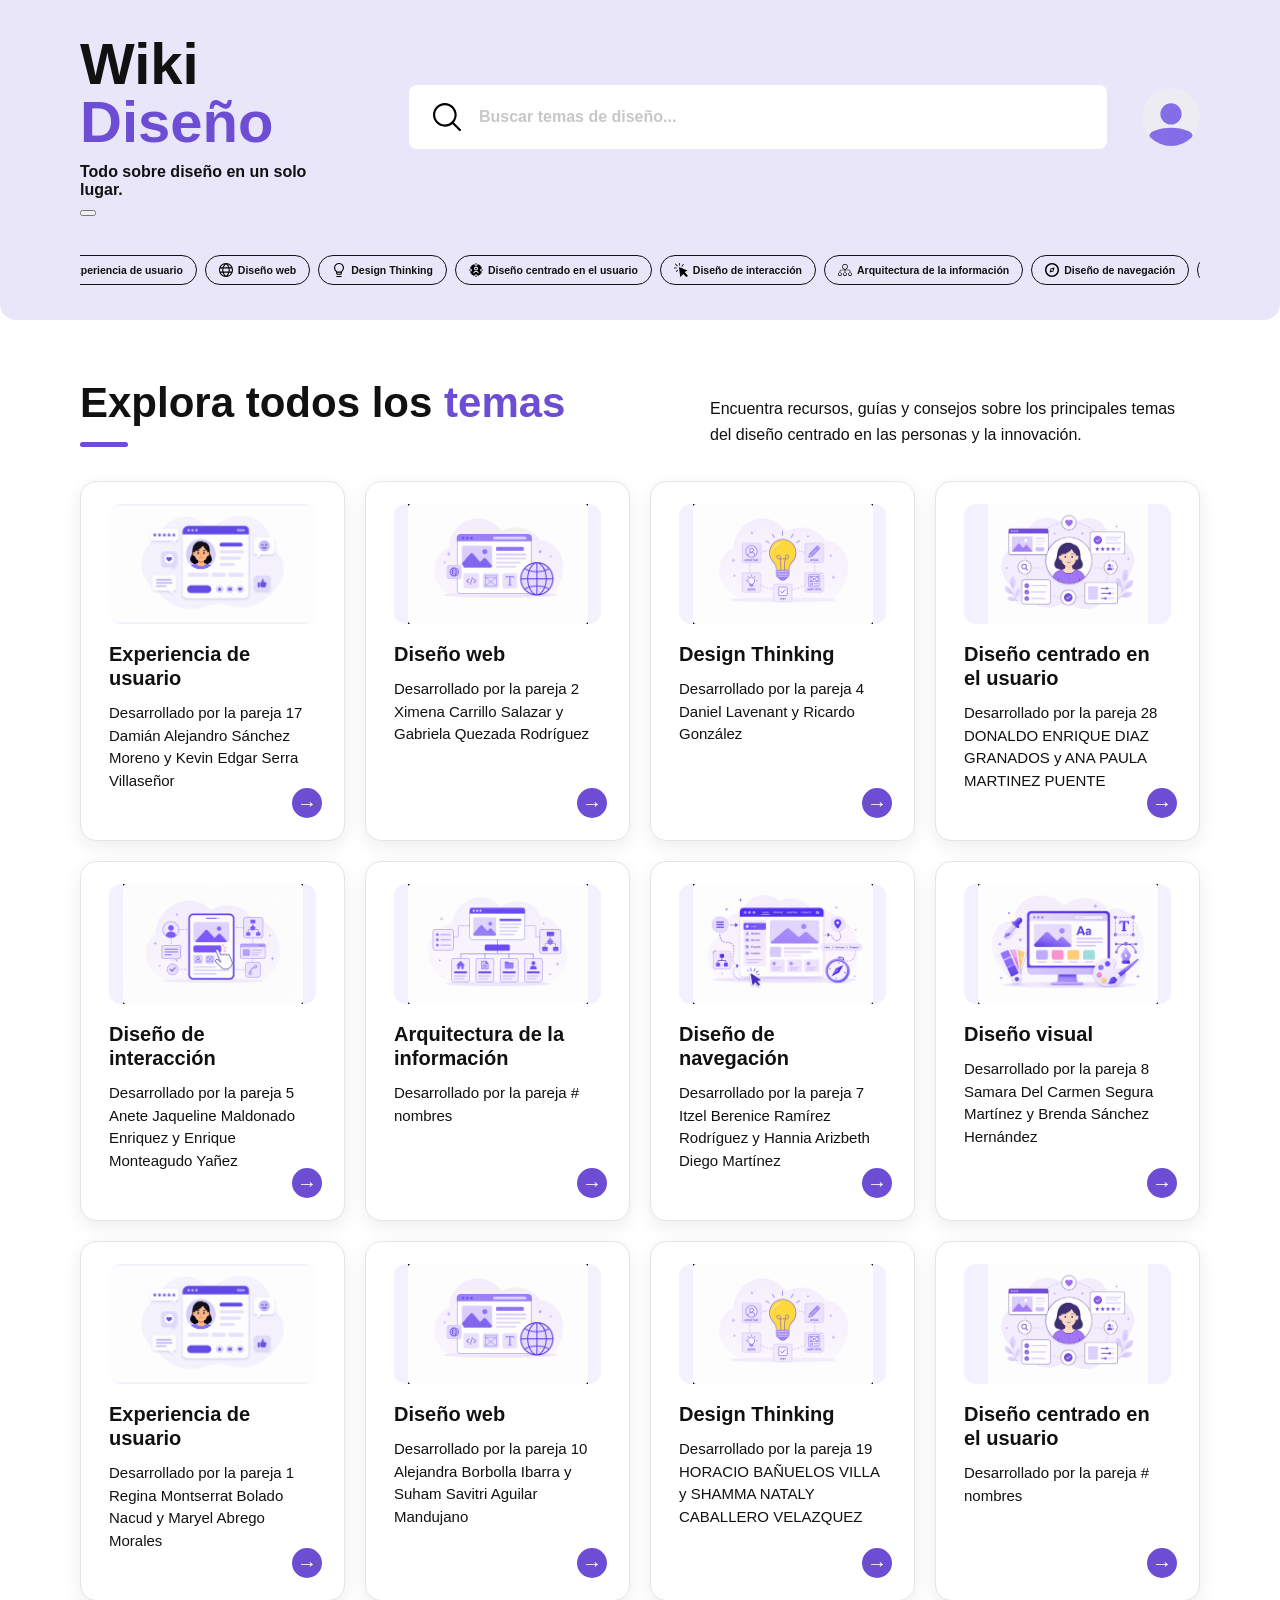
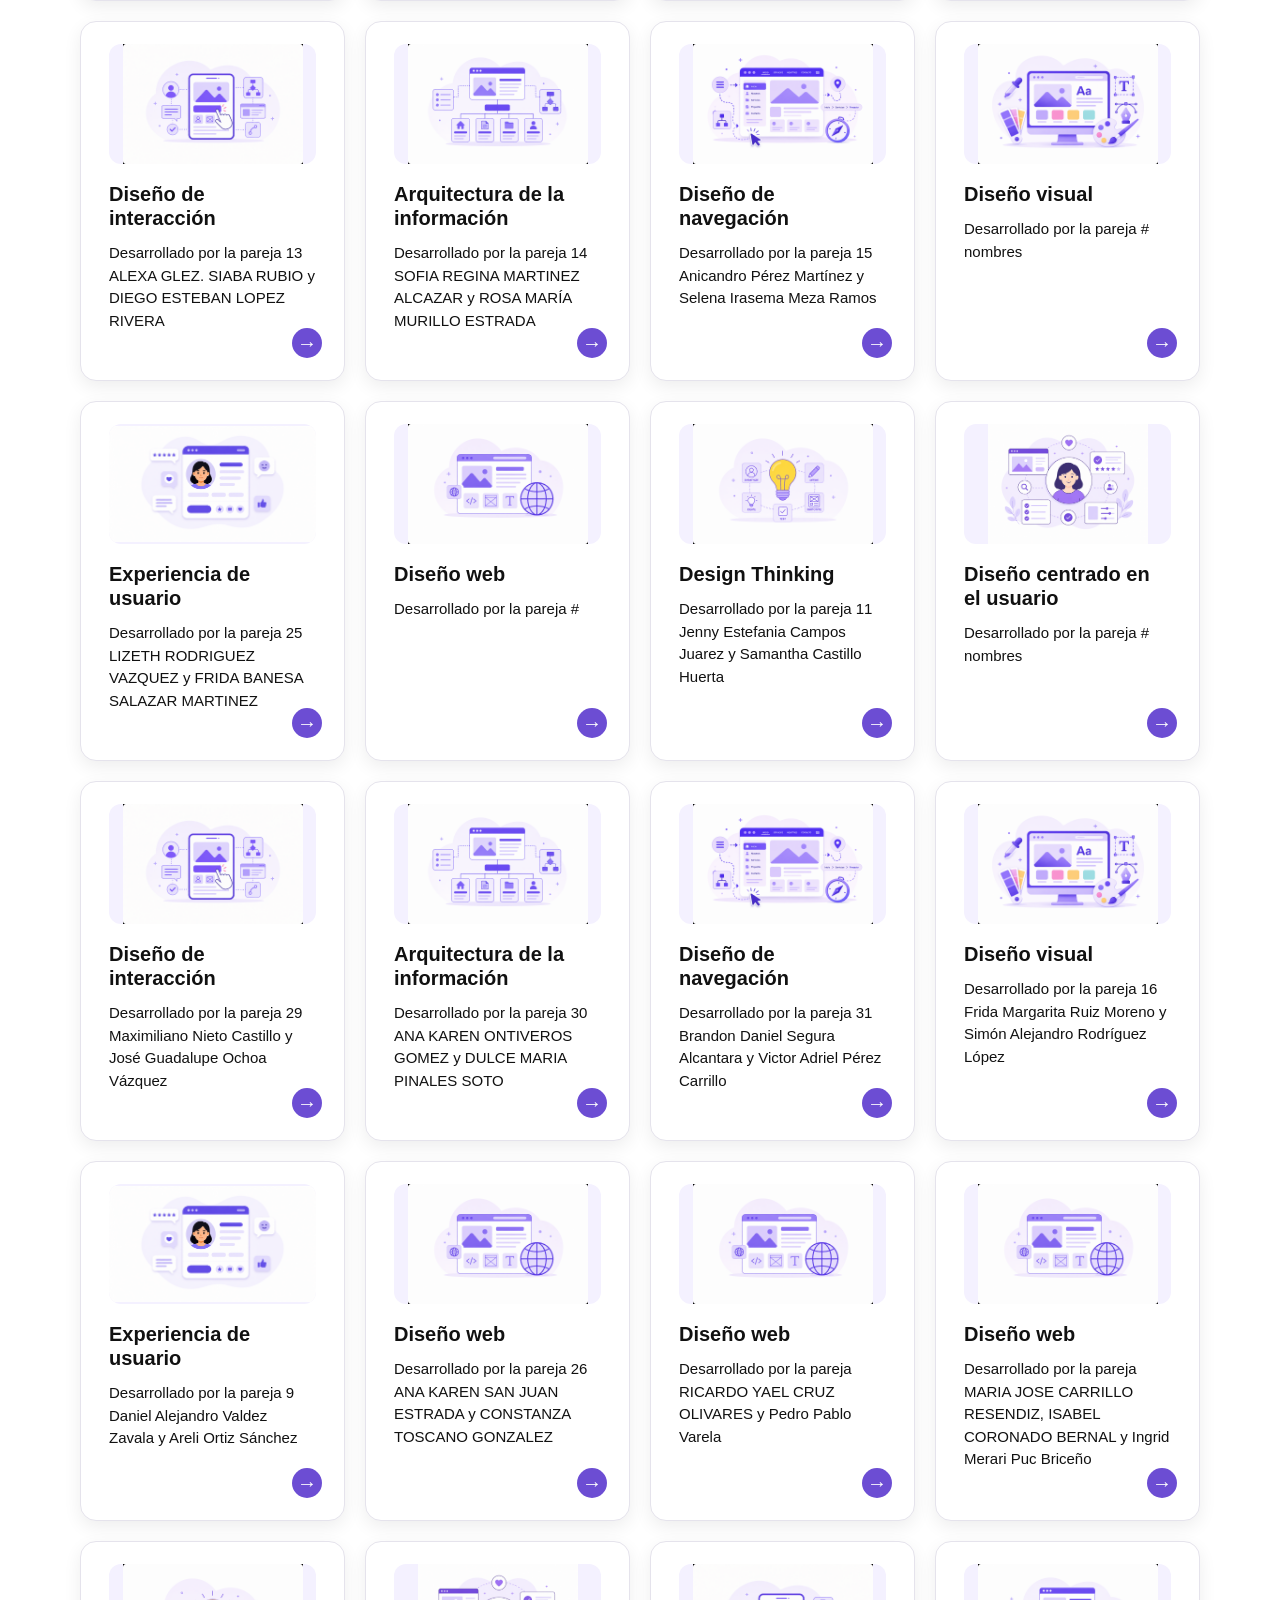
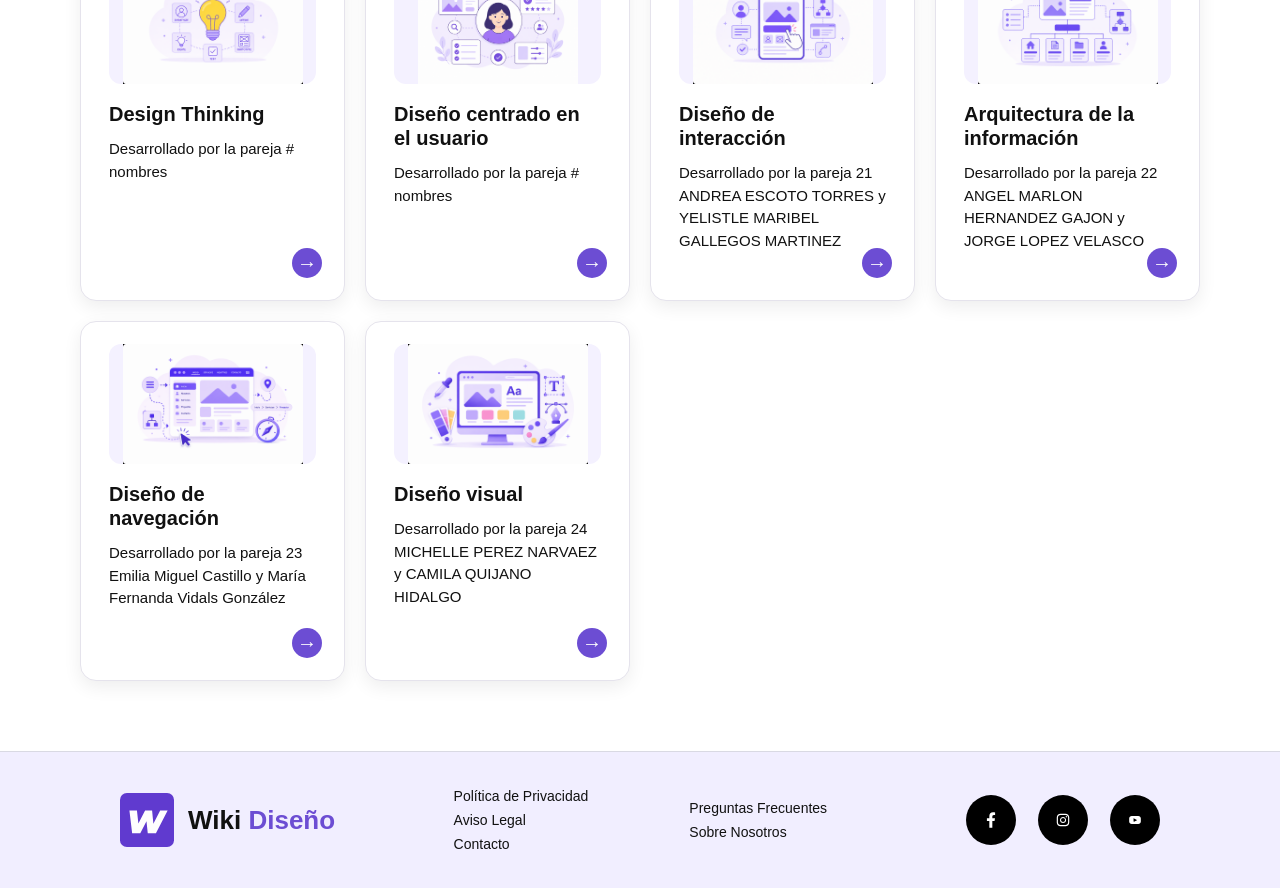
==== index.html @ 3cab6333 "Update links and developer information in index.html" ====
<!DOCTYPE html>
<html lang="es">
<head>
  <meta charset="UTF-8">
  <meta name="viewport" content="width=device-width, initial-scale=1.0">
  <title>Wiki Diseño</title>

  <link rel="stylesheet" href="css/estilos-index.css">
</head>

<body>

  <header class="header-wiki">

    <div class="header-superior">

      <div class="titulo-wiki">
        <h1>Wiki <span>Diseño</span></h1>
        <p>Todo sobre diseño en un solo lugar.</p>
      </div>

      <div class="busqueda-usuario">
        <div class="barra-busqueda">
          <img src="img/lupa.svg" alt="Buscar">
          <input type="text" placeholder="Buscar temas de diseño...">
        </div>

        <img class="icono-usuario" src="img/user-icon.svg" alt="Usuario">
      </div>

    </div>
<button class="boton-menu" id="boton-menu" aria-label="Abrir menú" aria-expanded="false">
  <span></span>
  <span></span>
  <span></span>
</button>

<nav class="menu-temas" id="menu-temas" aria-label="Filtrar temas">

  <button class="menu-item activo" type="button" data-filtro="todos">
    <span>Todos</span>
  </button>

  <button class="menu-item" type="button" data-filtro="experiencia-usuario">
    <img src="img/user-experience.svg" alt="">
    <span>Experiencia de usuario</span>
  </button>

  <button class="menu-item" type="button" data-filtro="diseno-web">
    <img src="img/web-design.svg" alt="">
    <span>Diseño web</span>
  </button>

  <button class="menu-item" type="button" data-filtro="design-thinking">
    <img src="img/design-thinking.svg" alt="">
    <span>Design Thinking</span>
  </button>

  <button class="menu-item" type="button" data-filtro="diseno-centrado">
    <img src="img/user-focus.svg" alt="">
    <span>Diseño centrado en el usuario</span>
  </button>

  <button class="menu-item" type="button" data-filtro="diseno-interaccion">
    <img src="img/interactive.svg" alt="">
    <span>Diseño de interacción</span>
  </button>

  <button class="menu-item" type="button" data-filtro="arquitectura-informacion">
    <img src="img/information.svg" alt="">
    <span>Arquitectura de la información</span>
  </button>

  <button class="menu-item" type="button" data-filtro="diseno-navegacion">
    <img src="img/nav-design.svg" alt="">
    <span>Diseño de navegación</span>
  </button>

  <button class="menu-item" type="button" data-filtro="diseno-visual">
    <img src="img/visual-design.svg" alt="">
    <span>Diseño visual</span>
  </button>

</nav>
  </header>

  <main>

    <section class="intro-home">
      <div>
        <h2>Explora todos los <span>temas</span></h2>
        <div class="linea-titulo"></div>
      </div>

      <p>
        Encuentra recursos, guías y consejos sobre los principales temas del
        diseño centrado en las personas y la innovación.
      </p>
    </section>

    <section class="grid-temas">

      <a data-tema="experiencia-usuario" href="https://damian.carlostoolkit.com/index.html" class="tarjeta-tema">
        <div class="imagen-tema">
          <img src="img/01.png" alt="Experiencia de usuario">
        </div>

        <h3>Experiencia de usuario</h3>
        <p>Desarrollado por la pareja 17 Damián Alejandro Sánchez Moreno y Kevin Edgar Serra Villaseñor</p>

        <span class="flecha-tema" aria-hidden="true">→</span>
      </a>

      <a data-tema="diseno-web" href="https://ximenacs0706.github.io/Wiki-Web-Desing/" class="tarjeta-tema">
        <div class="imagen-tema">
          <img src="img/02.png" alt="Diseño web">
        </div>

        <h3>Diseño web</h3>
        <p>Desarrollado por la pareja 2 Ximena Carrillo Salazar y Gabriela Quezada Rodríguez</p>

        <span class="flecha-tema" aria-hidden="true">→</span>
      </a>

      <a data-tema="design-thinking" href="design-thinking.html" class="tarjeta-tema">
        <div class="imagen-tema">
          <img src="img/03.png" alt="Design Thinking">
        </div>

        <h3>Design Thinking</h3>
        <p>Desarrollado por la pareja 4 Daniel Lavenant y Ricardo González</p>

        <span class="flecha-tema" aria-hidden="true">→</span>
      </a>

      <a data-tema="diseno-centrado" href="https://voriamx-cpu.github.io/disegin-user/" class="tarjeta-tema">
        <div class="imagen-tema">
          <img src="img/04.png" alt="Diseño centrado en el usuario">
        </div>

        <h3>Diseño centrado en el usuario</h3>
        <p>Desarrollado por la pareja 28 DONALDO ENRIQUE DIAZ GRANADOS y ANA PAULA MARTINEZ PUENTE</p>

        <span class="flecha-tema" aria-hidden="true">→</span>
      </a>

      <a data-tema="diseno-interaccion" href="https://jaqueline17me-bot.github.io/web-design/" class="tarjeta-tema">
        <div class="imagen-tema">
          <img src="img/05.png" alt="Diseño de interacción">
        </div>

        <h3>Diseño de interacción</h3>
        <p>Desarrollado por la pareja 5 Anete Jaqueline Maldonado Enriquez y Enrique Monteagudo Yañez</p>

        <span class="flecha-tema" aria-hidden="true">→</span>
      </a>

      <a data-tema="arquitectura-informacion" href="#" class="tarjeta-tema">
        <div class="imagen-tema">
          <img src="img/06.png" alt="Arquitectura de la información">
        </div>

        <h3>Arquitectura de la información</h3>
        <p>Desarrollado por la pareja # nombres</p>

        <span class="flecha-tema" aria-hidden="true">→</span>
      </a>

      <a data-tema="diseno-navegacion" href="https://ariz1002dm-jpg.github.io/web-design/" class="tarjeta-tema">
        <div class="imagen-tema">
          <img src="img/07.png" alt="Diseño de navegación">
        </div>

        <h3>Diseño de navegación</h3>
        <p>Desarrollado por la pareja 7 Itzel Berenice Ramírez Rodríguez y Hannia Arizbeth Diego Martínez</p>

        <span class="flecha-tema" aria-hidden="true">→</span>
      </a>

      <a data-tema="diseno-visual" href="https://bresaher072.github.io/Dise-o-visual/ " class="tarjeta-tema">
        <div class="imagen-tema">
          <img src="img/08.png" alt="Diseño visual">
        </div>

        <h3>Diseño visual</h3>
        <p>Desarrollado por la pareja 8 Samara Del Carmen Segura Martínez y Brenda Sánchez Hernández</p>

        <span class="flecha-tema" aria-hidden="true">→</span>
      </a>

     <!-- seccion 2 -->
<a data-tema="experiencia-usuario" href="https://reginanacud-pixel.github.io/user-experience/#" class="tarjeta-tema">
        <div class="imagen-tema">
          <img src="img/01.png" alt="Experiencia de usuario">
        </div>

        <h3>Experiencia de usuario</h3>
        <p>Desarrollado por la pareja 1 Regina Montserrat Bolado Nacud y Maryel Abrego Morales</p>

        <span class="flecha-tema" aria-hidden="true">→</span>
      </a>

      <a data-tema="diseno-web" href="https://suham-25.github.io/web-design-/" class="tarjeta-tema">
        <div class="imagen-tema">
          <img src="img/02.png" alt="Diseño web">
        </div>

        <h3>Diseño web</h3>
        <p>Desarrollado por la pareja 10 Alejandra Borbolla Ibarra y Suham Savitri Aguilar Mandujano</p>

        <span class="flecha-tema" aria-hidden="true">→</span>
      </a>

      <a data-tema="design-thinking" href="https://tito011027.github.io/Design-Thinking-Pareja-19-Horacio-Y-Shamma/#" class="tarjeta-tema">
        <div class="imagen-tema">
          <img src="img/03.png" alt="Design Thinking">
        </div>

        <h3>Design Thinking</h3>
        <p>Desarrollado por la pareja 19 HORACIO BAÑUELOS VILLA y SHAMMA NATALY CABALLERO VELAZQUEZ</p>

        <span class="flecha-tema" aria-hidden="true">→</span>
      </a>

      <a data-tema="diseno-centrado" href="#" class="tarjeta-tema">
        <div class="imagen-tema">
          <img src="img/04.png" alt="Diseño centrado en el usuario">
        </div>

        <h3>Diseño centrado en el usuario</h3>
        <p>Desarrollado por la pareja # nombres</p>

        <span class="flecha-tema" aria-hidden="true">→</span>
      </a>

      <a data-tema="diseno-interaccion" href="https://alexasiabarubio-sudo.github.io/Dise-o-de-interacci-n/" class="tarjeta-tema">
        <div class="imagen-tema">
          <img src="img/05.png" alt="Diseño de interacción">
        </div>

        <h3>Diseño de interacción</h3>
        <p>Desarrollado por la pareja 13 ALEXA GLEZ. SIABA RUBIO y DIEGO ESTEBAN LOPEZ RIVERA</p>

        <span class="flecha-tema" aria-hidden="true">→</span>
      </a>

      <a data-tema="arquitectura-informacion" href="https://arqrosamurillo-coder.github.io/ARQUITECTURA-DE-LA-INFORMACION/" class="tarjeta-tema">
        <div class="imagen-tema">
          <img src="img/06.png" alt="Arquitectura de la información">
        </div>

        <h3>Arquitectura de la información</h3>
        <p>Desarrollado por la pareja 14 SOFIA REGINA MARTINEZ ALCAZAR y ROSA MARÍA MURILLO ESTRADA</p>

        <span class="flecha-tema" aria-hidden="true">→</span>
      </a>

      <a data-tema="diseno-navegacion" href="https://pffzrbgwz7-coder.github.io/Dise-o-de-Navegacion/#" class="tarjeta-tema">
        <div class="imagen-tema">
          <img src="img/07.png" alt="Diseño de navegación">
        </div>

        <h3>Diseño de navegación</h3>
        <p>Desarrollado por la pareja 15 Anicandro Pérez Martínez y Selena Irasema Meza Ramos</p>

        <span class="flecha-tema" aria-hidden="true">→</span>
      </a>

      <a data-tema="diseno-visual" href="#" class="tarjeta-tema">
        <div class="imagen-tema">
          <img src="img/08.png" alt="Diseño visual">
        </div>

        <h3>Diseño visual</h3>
        <p>Desarrollado por la pareja # nombres</p>

        <span class="flecha-tema" aria-hidden="true">→</span>
      </a>
      
 <!-- seccion 3 -->
<a data-tema="experiencia-usuario" href="https://lizethrod18.github.io/experiencia-de-usuario-eq-25/" class="tarjeta-tema">
        <div class="imagen-tema">
          <img src="img/01.png" alt="Experiencia de usuario">
        </div>

        <h3>Experiencia de usuario</h3>
        <p>Desarrollado por la pareja 25 LIZETH RODRIGUEZ VAZQUEZ y FRIDA BANESA SALAZAR MARTINEZ</p>

        <span class="flecha-tema" aria-hidden="true">→</span>
      </a>

      <a data-tema="diseno-web" href="#" class="tarjeta-tema">
        <div class="imagen-tema">
          <img src="img/02.png" alt="Diseño web">
        </div>

        <h3>Diseño web</h3>
        <p>Desarrollado por la pareja #</p>

        <span class="flecha-tema" aria-hidden="true">→</span>
      </a>

      <a data-tema="design-thinking" href="https://samhuerta-create.github.io/web-design/" class="tarjeta-tema">
        <div class="imagen-tema">
          <img src="img/03.png" alt="Design Thinking">
        </div>

        <h3>Design Thinking</h3>
        <p>Desarrollado por la pareja 11 Jenny Estefania Campos Juarez y Samantha Castillo Huerta</p>

        <span class="flecha-tema" aria-hidden="true">→</span>
      </a>

      <a data-tema="diseno-centrado" href="#" class="tarjeta-tema">
        <div class="imagen-tema">
          <img src="img/04.png" alt="Diseño centrado en el usuario">
        </div>

        <h3>Diseño centrado en el usuario</h3>
        <p>Desarrollado por la pareja # nombres</p>

        <span class="flecha-tema" aria-hidden="true">→</span>
      </a>

      <a data-tema="diseno-interaccion" href="https://maxnietocastillo95-create.github.io/wiki/" class="tarjeta-tema">
        <div class="imagen-tema">
          <img src="img/05.png" alt="Diseño de interacción">
        </div>

        <h3>Diseño de interacción</h3>
        <p>Desarrollado por la pareja 29 Maximiliano Nieto Castillo y José Guadalupe Ochoa Vázquez</p>

        <span class="flecha-tema" aria-hidden="true">→</span>
      </a>

      <a data-tema="arquitectura-informacion" href="https://karenontiverosgomez.github.io/ArquitecturadelaaIinformacion/Arquitectura-de-la-informacion.html" class="tarjeta-tema">
        <div class="imagen-tema">
          <img src="img/06.png" alt="Arquitectura de la información">
        </div>

        <h3>Arquitectura de la información</h3>
        <p>Desarrollado por la pareja 30 ANA KAREN ONTIVEROS GOMEZ y DULCE MARIA PINALES SOTO</p>

        <span class="flecha-tema" aria-hidden="true">→</span>
      </a>

      <a data-tema="diseno-navegacion" href="https://mcbrandond06.github.io/Navigation-Design/" class="tarjeta-tema">
        <div class="imagen-tema">
          <img src="img/07.png" alt="Diseño de navegación">
        </div>

        <h3>Diseño de navegación</h3>
        <p>Desarrollado por la pareja 31 Brandon Daniel Segura Alcantara y Victor Adriel Pérez Carrillo</p>

        <span class="flecha-tema" aria-hidden="true">→</span>
      </a>

      <a data-tema="diseno-visual" href="https://simonrdz33-lang.github.io/webdesign/" class="tarjeta-tema">
        <div class="imagen-tema">
          <img src="img/08.png" alt="Diseño visual">
        </div>

        <h3>Diseño visual</h3>
        <p>Desarrollado por la pareja 16 Frida Margarita Ruiz Moreno y Simón Alejandro Rodríguez López</p>

        <span class="flecha-tema" aria-hidden="true">→</span>
      </a>
      
 <!-- seccion 4 -->
<a data-tema="experiencia-usuario" href="https://danabiu.github.io/actividaduvm-daniel-areli/A9_DAVZ-AOS/index.html" class="tarjeta-tema">
        <div class="imagen-tema">
          <img src="img/01.png" alt="Experiencia de usuario">
        </div>

        <h3>Experiencia de usuario</h3>
        <p>Desarrollado por la pareja 9 Daniel Alejandro Valdez Zavala y Areli Ortiz Sánchez</p>

        <span class="flecha-tema" aria-hidden="true">→</span>
      </a>

      <a data-tema="diseno-web" href="https://a940037329-prog.github.io/design-web/" class="tarjeta-tema">
        <div class="imagen-tema">
          <img src="img/02.png" alt="Diseño web">
        </div>

        <h3>Diseño web</h3>
        <p>Desarrollado por la pareja 26 ANA KAREN SAN JUAN ESTRADA y CONSTANZA TOSCANO GONZALEZ</p>

        <span class="flecha-tema" aria-hidden="true">→</span>
      </a>

        <a data-tema="diseno-web" href="https://bobmorado-bm.github.io/Diseno.web/" class="tarjeta-tema">
        <div class="imagen-tema">
          <img src="img/02.png" alt="Diseño web">
        </div>

        <h3>Diseño web</h3>
        <p>Desarrollado por la pareja RICARDO YAEL CRUZ OLIVARES y Pedro Pablo Varela</p>

        <span class="flecha-tema" aria-hidden="true">→</span>
      </a>

      <a data-tema="diseno-web" href="https://majocarrillooo.github.io/web-design/" class="tarjeta-tema">
        <div class="imagen-tema">
          <img src="img/02.png" alt="Diseño web">
        </div>

        <h3>Diseño web</h3>
        <p>Desarrollado por la pareja MARIA JOSE CARRILLO RESENDIZ, ISABEL CORONADO BERNAL y Ingrid Merari Puc Briceño </p>

        <span class="flecha-tema" aria-hidden="true">→</span>
      </a>
      
      <a data-tema="design-thinking" href="#" class="tarjeta-tema">
        <div class="imagen-tema">
          <img src="img/03.png" alt="Design Thinking">
        </div>

        <h3>Design Thinking</h3>
        <p>Desarrollado por la pareja # nombres</p>

        <span class="flecha-tema" aria-hidden="true">→</span>
      </a>

      <a data-tema="diseno-centrado" href="#" class="tarjeta-tema">
        <div class="imagen-tema">
          <img src="img/04.png" alt="Diseño centrado en el usuario">
        </div>

        <h3>Diseño centrado en el usuario</h3>
        <p>Desarrollado por la pareja # nombres</p>

        <span class="flecha-tema" aria-hidden="true">→</span>
      </a>

      <a data-tema="diseno-interaccion" href="https://yelistlegm-pixel.github.io/DISE-O-DE-INTERACCION/" class="tarjeta-tema">
        <div class="imagen-tema">
          <img src="img/05.png" alt="Diseño de interacción">
        </div>

        <h3>Diseño de interacción</h3>
        <p>Desarrollado por la pareja 21 ANDREA ESCOTO TORRES y YELISTLE MARIBEL GALLEGOS MARTINEZ</p>

        <span class="flecha-tema" aria-hidden="true">→</span>
      </a>

      <a data-tema="arquitectura-informacion" href="https://jorgeroberto06-web.github.io/wiki-diseno/" class="tarjeta-tema">
        <div class="imagen-tema">
          <img src="img/06.png" alt="Arquitectura de la información">
        </div>

        <h3>Arquitectura de la información</h3>
        <p>Desarrollado por la pareja 22 ANGEL MARLON HERNANDEZ GAJON y JORGE LOPEZ VELASCO</p>

        <span class="flecha-tema" aria-hidden="true">→</span>
      </a>

      <a data-tema="diseno-navegacion" href="https://mariavidalsg-hash.github.io/Diseno-de-navegacion/#" class="tarjeta-tema">
        <div class="imagen-tema">
          <img src="img/07.png" alt="Diseño de navegación">
        </div>

        <h3>Diseño de navegación</h3>
        <p>Desarrollado por la pareja 23 Emilia Miguel Castillo y María Fernanda Vidals González</p>

        <span class="flecha-tema" aria-hidden="true">→</span>
      </a>

      <a data-tema="diseno-visual" href="https://michelle1317.github.io/Dise-o-Visual/" class="tarjeta-tema">
        <div class="imagen-tema">
          <img src="img/08.png" alt="Diseño visual">
        </div>

        <h3>Diseño visual</h3>
        <p>Desarrollado por la pareja 24 MICHELLE PEREZ NARVAEZ y CAMILA QUIJANO HIDALGO</p>

        <span class="flecha-tema" aria-hidden="true">→</span>
      </a>

      

        
    </section>

  </main>
<button class="btn-arriba" id="btn-arriba" type="button" aria-label="Volver al inicio">
  ↑
</button>
  <footer class="footer-wiki">

    <div class="footer-logo">
      <img src="img/logo.svg" alt="Logo Wiki Diseño">
      <h2>Wiki <span>Diseño</span></h2>
    </div>

    <div class="footer-links">
      <a href="#">Política de Privacidad</a>
      <a href="#">Aviso Legal</a>
      <a href="#">Contacto</a>
    </div>

    <div class="footer-links">
      <a href="#">Preguntas Frecuentes</a>
      <a href="#">Sobre Nosotros</a>
    </div>

    <div class="footer-social">
      <a href="#" aria-label="Facebook">
        <img src="img/fb.svg" alt="">
      </a>

      <a href="#" aria-label="Instagram">
        <img src="img/ig.svg" alt="">
      </a>

      <a href="#" aria-label="YouTube">
        <img src="img/yt.svg" alt="">
      </a>
    </div>

  </footer>
<script>
  const botonesFiltro = document.querySelectorAll(".menu-item[data-filtro]");
  const tarjetasTema = document.querySelectorAll(".tarjeta-tema");

  botonesFiltro.forEach(function (boton) {
    boton.addEventListener("click", function () {
      const filtroSeleccionado = boton.dataset.filtro;

      botonesFiltro.forEach(function (botonMenu) {
        botonMenu.classList.remove("activo");
      });

      boton.classList.add("activo");

      tarjetasTema.forEach(function (tarjeta) {
        const temaTarjeta = tarjeta.dataset.tema;

        const mostrarTarjeta =
          filtroSeleccionado === "todos" ||
          temaTarjeta === filtroSeleccionado;

        tarjeta.classList.toggle("oculta", !mostrarTarjeta);
      });

      /* En celular, cierra el menú después de aplicar el filtro */
      const menuTemas = document.getElementById("menu-temas");
      const botonMenu = document.getElementById("boton-menu");

      if (window.innerWidth <= 700) {
        menuTemas.classList.remove("abierto");
        botonMenu.setAttribute("aria-expanded", "false");
        botonMenu.setAttribute("aria-label", "Abrir menú");
      }
    });
  });
</script>
<script>
  const botonArriba = document.getElementById("btn-arriba");

  window.addEventListener("scroll", function () {
    if (window.scrollY > 350) {
      botonArriba.classList.add("visible");
    } else {
      botonArriba.classList.remove("visible");
    }
  });

  botonArriba.addEventListener("click", function () {
    window.scrollTo({
      top: 0,
      behavior: "smooth"
    });
  });
</script>
  
</body>
</html>
---- css/estilos-index.css ----
css
* {
  box-sizing: border-box;
}

body {
  margin: 0;
  font-family: 'Roboto', Arial, sans-serif;
  background-color: #ffffff;
  color: #111111;
}

/* HEADER */

.header-wiki {
  background-color: #E9E6FA;
  padding: 35px 80px;
  border-radius: 0 0 16px 16px;
}

.header-superior {
  display: flex;
  align-items: center;
  justify-content: space-between;
  gap: 60px;
}

.titulo-wiki h1 {
  margin: 0;
  font-family: 'Poppins', Arial, sans-serif;
  font-size: 58px;
  font-weight: 700;
  line-height: 1;
}

.titulo-wiki h1 span {
  color: #6C4DD3;
}

.titulo-wiki p {
  margin: 12px 0 0;
  font-size: 16px;
  font-weight: 700;
}

.busqueda-usuario {
  display: flex;
  align-items: center;
  gap: 35px;
}

.barra-busqueda {
  width: 650px;
  height: 64px;
  display: flex;
  align-items: center;
  gap: 16px;
  padding: 0 24px;
  background-color: #ffffff;
  border-radius: 8px;
}

.barra-busqueda img {
  width: 28px;
  height: 28px;
}

.barra-busqueda input {
  width: 100%;
  min-width: 0;
  border: none;
  outline: none;
  background-color: transparent;
  font-family: 'Roboto', Arial, sans-serif;
  font-size: 16px;
  font-weight: 700;
}

.barra-busqueda input::placeholder {
  color: #c7c7c7;
}

.icono-usuario {
  width: 58px;
  height: 58px;
}

/* MENÚ DE FILTROS */

.menu-temas {
  display: flex;
  align-items: center;
  justify-content: center;
  gap: 8px;
  margin-top: 28px;
  padding: 10px 0 0;
  white-space: nowrap;
  overflow-x: auto;
}

.menu-item {
  display: inline-flex;
  align-items: center;
  justify-content: center;
  gap: 5px;
  padding: 7px 13px;
  border: 1.5px solid #111111;
  border-radius: 999px;
  background-color: transparent;
  color: #111111;
  font-family: 'Poppins', Arial, sans-serif;
  font-size: 10.5px;
  font-weight: 600;
  line-height: 1;
  text-decoration: none;
  cursor: pointer;
  flex: 0 0 auto;
  transition: all 0.25s ease;
}

.menu-item img {
  width: 14px;
  height: 14px;
  object-fit: contain;
  transition: transform 0.25s ease;
}

.menu-item:hover {
  background-color: #ffffff;
  color: #6C4DD3;
  border-color: #6C4DD3;
  transform: translateY(-2px);
  box-shadow: 0 5px 12px rgba(108, 77, 211, 0.18);
}

.menu-item:hover img {
  transform: scale(1.08);
}

.menu-item.activo {
  position: relative;
  background-color: #F7F4FF;
  color: #6C4DD3;
  border-color: #D9D9E3;
  box-shadow: 0 3px 8px rgba(108, 77, 211, 0.22);
}

.menu-item.activo::after {
  content: "";
  position: absolute;
  right: 0;
  bottom: -11px;
  left: 0;
  height: 4px;
  border-radius: 999px;
  background-color: #6C4DD3;
}

/* CONTENIDO DEL HOME */

main {
  max-width: 1500px;
  margin: 0 auto;
  padding: 60px 80px 70px;
}

.intro-home {
  display: flex;
  align-items: flex-end;
  justify-content: space-between;
  gap: 50px;
  margin-bottom: 34px;
}

.intro-home h2 {
  margin: 0;
  font-family: 'Poppins', Arial, sans-serif;
  font-size: 42px;
  line-height: 1.1;
}

.intro-home h2 span {
  color: #6C4DD3;
}

.linea-titulo {
  width: 48px;
  height: 5px;
  margin-top: 16px;
  background-color: #6C4DD3;
  border-radius: 999px;
}

.intro-home p {
  max-width: 490px;
  margin: 0;
  font-size: 16px;
  line-height: 1.6;
}

/* TARJETAS */

.grid-temas {
  display: grid;
  grid-template-columns: repeat(4, 1fr);
  gap: 20px;
}

.tarjeta-tema {
  position: relative;
  min-height: 310px;
  padding: 22px 28px 26px;
  overflow: hidden;
  border: 1px solid #E5E3EC;
  border-radius: 16px;
  background-color: #ffffff;
  box-shadow: 0 6px 18px rgba(0, 0, 0, 0.07);
  color: #111111;
  text-decoration: none;
  transition: transform 0.25s ease, box-shadow 0.25s ease;
}

.tarjeta-tema:hover {
  transform: translateY(-6px);
  box-shadow: 0 12px 26px rgba(108, 77, 211, 0.18);
}

.imagen-tema {
  width: 100%;
  height: 120px;
  display: flex;
  align-items: center;
  justify-content: center;
  margin-bottom: 18px;
  overflow: hidden;
  border-radius: 12px;
  background-color: #F4F1FF;
}

/* Aquí se adapta la imagen que tú coloques */
.imagen-tema img {
  width: 100%;
  height: 100%;
  object-fit: contain;
}

.tarjeta-tema h3 {
  margin: 0 0 12px;
  font-family: 'Poppins', Arial, sans-serif;
  font-size: 20px;
  line-height: 1.2;
}

.tarjeta-tema p {
  max-width: 250px;
  margin: 0;
  font-size: 15px;
  line-height: 1.5;
}

.flecha-tema {
  position: absolute;
  right: 22px;
  bottom: 22px;
  width: 30px;
  height: 30px;
  display: flex;
  align-items: center;
  justify-content: center;
  border-radius: 50%;
  background-color: #6C4DD3;
  color: #ffffff;
  font-size: 20px;
  font-weight: 700;
  transition: transform 0.25s ease;
}

.tarjeta-tema:hover .flecha-tema {
  transform: translateX(4px);
}

/* FOOTER */

.footer-wiki {
  display: grid;
  grid-template-columns: 1.5fr 1fr 1fr 1.2fr;
  align-items: center;
  gap: 40px;
  padding: 36px 120px;
  border-top: 1px solid #D9D9E3;
  background-color: #F1EEFF;
}

.footer-logo {
  display: flex;
  align-items: center;
  gap: 14px;
}

.footer-logo img {
  width: 54px;
  height: 54px;
}

.footer-logo h2 {
  margin: 0;
  font-family: 'Poppins', Arial, sans-serif;
  font-size: 26px;
}

.footer-logo h2 span {
  color: #6C4DD3;
}

.footer-links {
  display: flex;
  flex-direction: column;
  gap: 8px;
}

.footer-links a {
  color: #111111;
  font-size: 14px;
  text-decoration: none;
}

.footer-links a:hover {
  color: #6C4DD3;
}

.footer-social {
  display: flex;
  justify-content: flex-end;
  gap: 22px;
}

.footer-social a {
  width: 50px;
  height: 50px;
  display: flex;
  align-items: center;
  justify-content: center;
  border-radius: 50%;
  background-color: #000000;
}

.footer-social img {
  width: 24px;
  height: 24px;
}

/* TABLETA */

@media (max-width: 1024px) {
  .header-wiki {
    padding: 30px 40px;
  }

  .header-superior {
    flex-direction: column;
    align-items: flex-start;
    gap: 24px;
  }

  .busqueda-usuario {
    width: 100%;
  }

  .barra-busqueda {
    width: 100%;
  }

  .menu-temas {
  justify-content: flex-start;
  margin-top: 22px;
}

  main {
    padding: 45px 40px 55px;
  }

  .intro-home {
    align-items: flex-start;
    flex-direction: column;
    gap: 18px;
  }

  .grid-temas {
    grid-template-columns: repeat(2, 1fr);
  }

  .footer-wiki {
    grid-template-columns: 1fr 1fr;
    padding: 36px 40px;
  }

  .footer-social {
    justify-content: flex-start;
  }
}

/* CELULAR */

@media (max-width: 700px) {
  .header-wiki {
    padding: 28px 24px;
  }
  
.menu-temas {
  justify-content: flex-start;
  gap: 7px;
  margin-top: 18px;
  padding: 8px 0 12px;
  scrollbar-width: none;
}

.menu-temas::-webkit-scrollbar {
  display: none;
}

.menu-item {
  padding: 7px 11px;
  font-size: 9.5px;
}

.menu-item img {
  width: 12px;
  height: 12px;
}

.menu-item.activo::after {
  bottom: -9px;
  height: 3px;
}
  .titulo-wiki h1 {
    font-size: 42px;
  }

  .titulo-wiki p {
    font-size: 14px;
  }

  .busqueda-usuario {
    gap: 16px;
  }

  .barra-busqueda {
    height: 50px;
    gap: 10px;
    padding: 0 16px;
  }

  .barra-busqueda img {
    width: 21px;
    height: 21px;
  }

  .barra-busqueda input {
    font-size: 13px;
  }

  .icono-usuario {
    width: 42px;
    height: 42px;
  }

  main {
    padding: 40px 24px 50px;
  }

  .intro-home h2 {
    font-size: 34px;
  }

  .intro-home p {
    font-size: 15px;
  }

  .grid-temas {
    grid-template-columns: 1fr;
    gap: 16px;
  }

  .tarjeta-tema {
    min-height: 285px;
  }

  .footer-wiki {
    grid-template-columns: 1fr;
    gap: 26px;
    padding: 30px 24px;
  }
  
.btn-arriba {
  right: 18px;
  bottom: 18px;
  width: 44px;
  height: 44px;
  font-size: 21px;
}
  .footer-social {
    justify-content: flex-start;
  }
}


/* Oculta las tarjetas que no corresponden al filtro seleccionado */
.tarjeta-tema.oculta {
  display: none;
}

.btn-arriba {
  position: fixed;
  right: 24px;
  bottom: 24px;
  width: 48px;
  height: 48px;
  display: flex;
  align-items: center;
  justify-content: center;
  border: none;
  border-radius: 50%;
  background-color: #6C4DD3;
  color: #ffffff;
  font-size: 24px;
  font-weight: 700;
  cursor: pointer;
  box-shadow: 0 6px 14px rgba(108, 77, 211, 0.3);
  opacity: 0;
  visibility: hidden;
  transform: translateY(10px);
  transition: opacity 0.25s ease, transform 0.25s ease, visibility 0.25s ease;
}

.btn-arriba:hover {
  background-color: #5738BE;
  transform: translateY(-2px);
}

.btn-arriba.visible {
  opacity: 1;
  visibility: visible;
  transform: translateY(0);
}
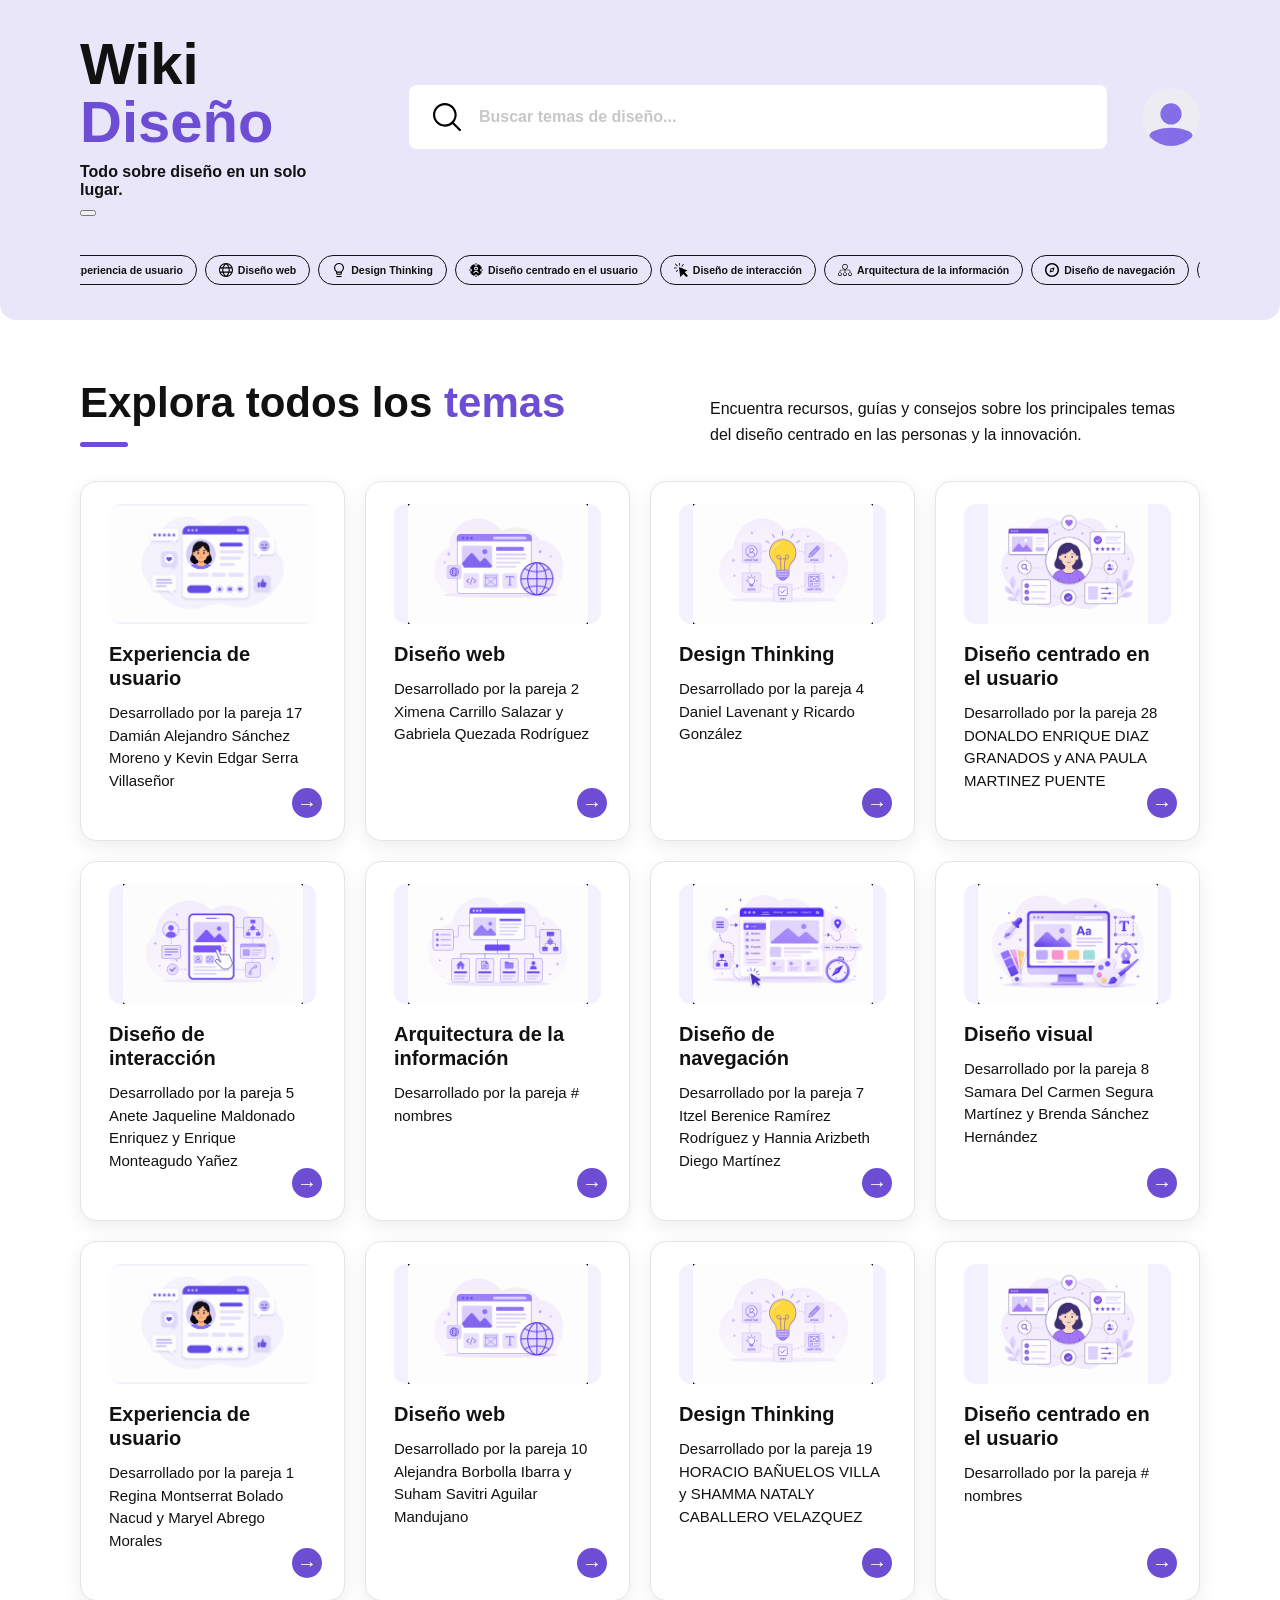
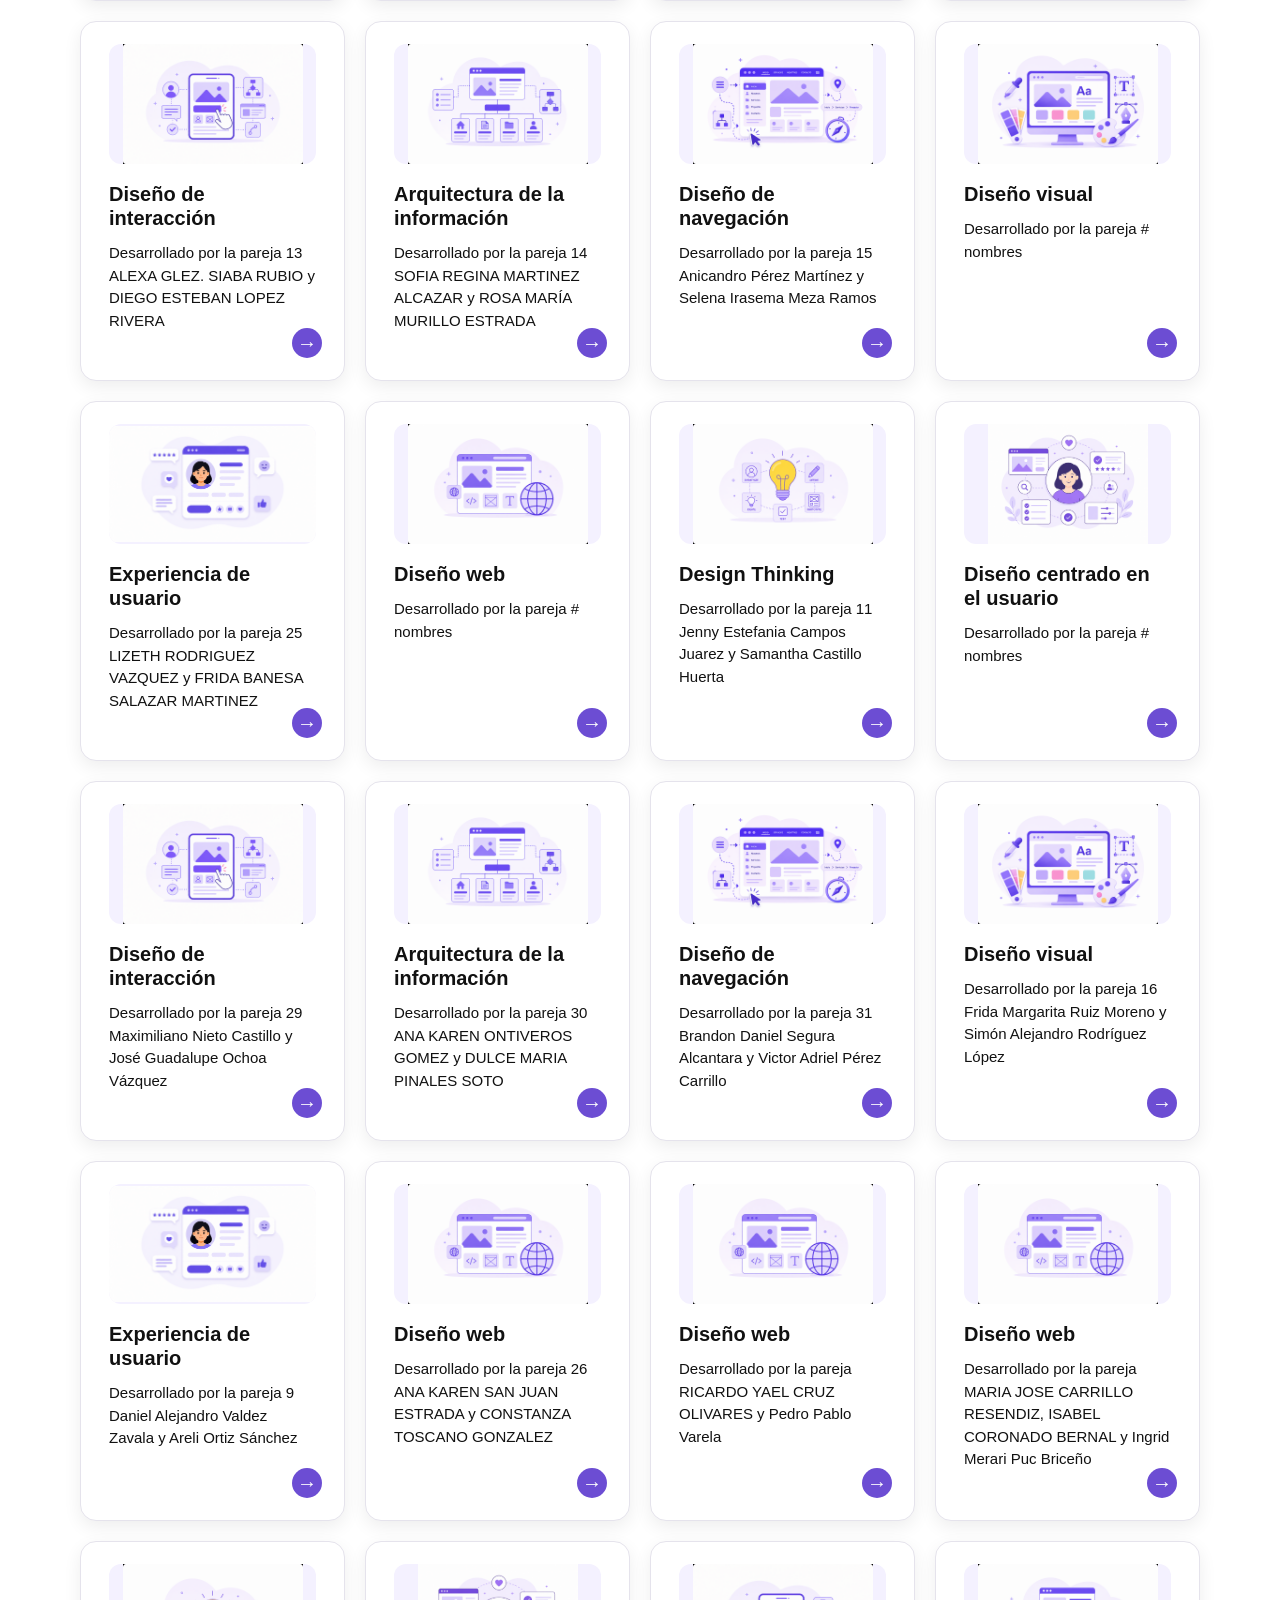
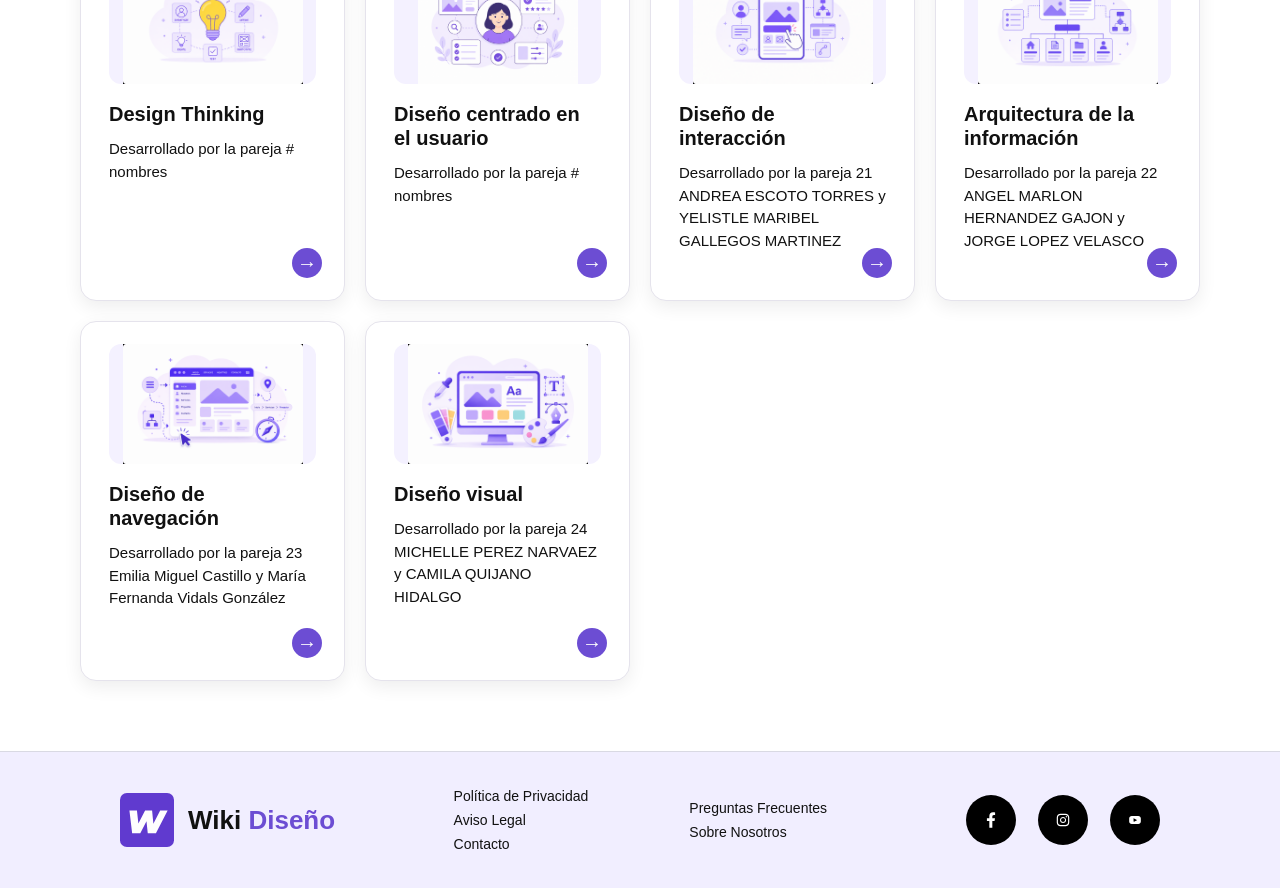
==== commit b02214d9: "Update paragraph text in index.html" ====
--- a/index.html
+++ b/index.html
@@ -295,7 +295,7 @@
         </div>
 
         <h3>Diseño web</h3>
-        <p>Desarrollado por la pareja #</p>
+        <p>Desarrollado por la pareja # nombres</p>
 
         <span class="flecha-tema" aria-hidden="true">→</span>
       </a>
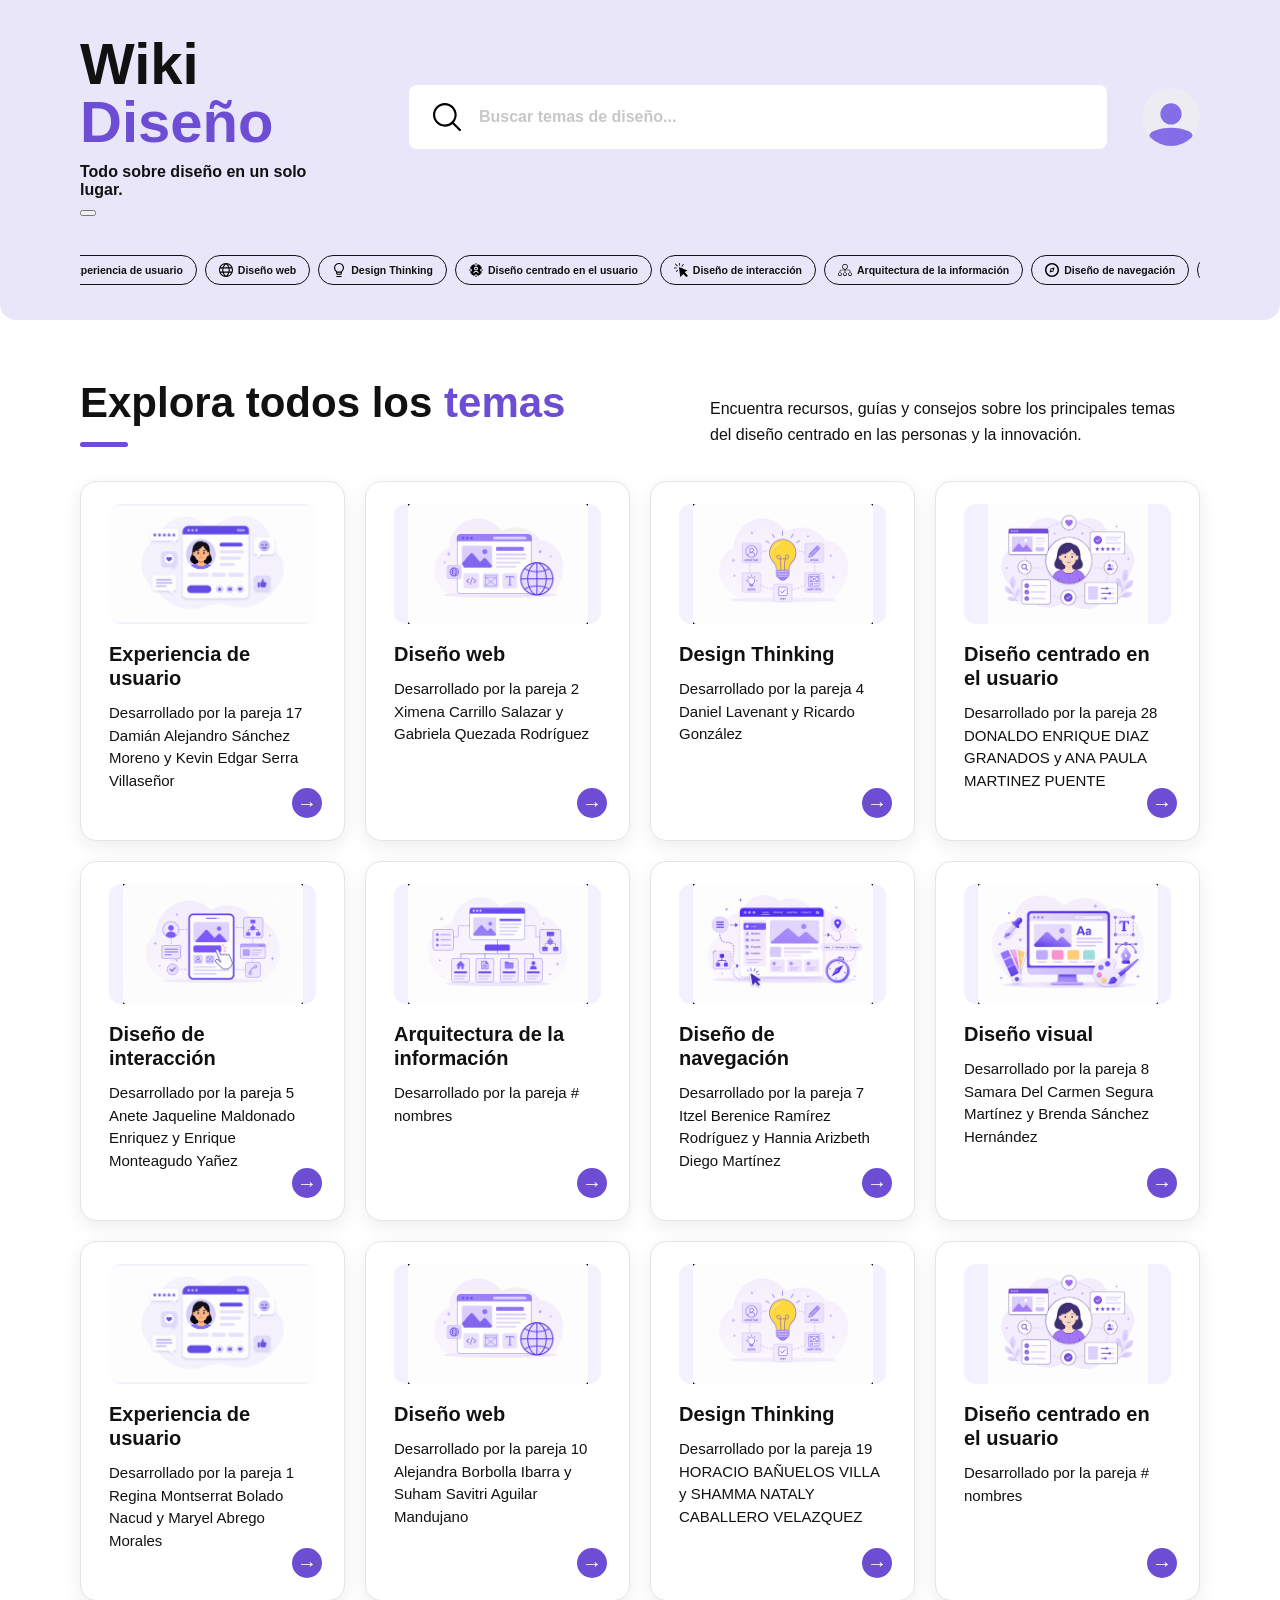
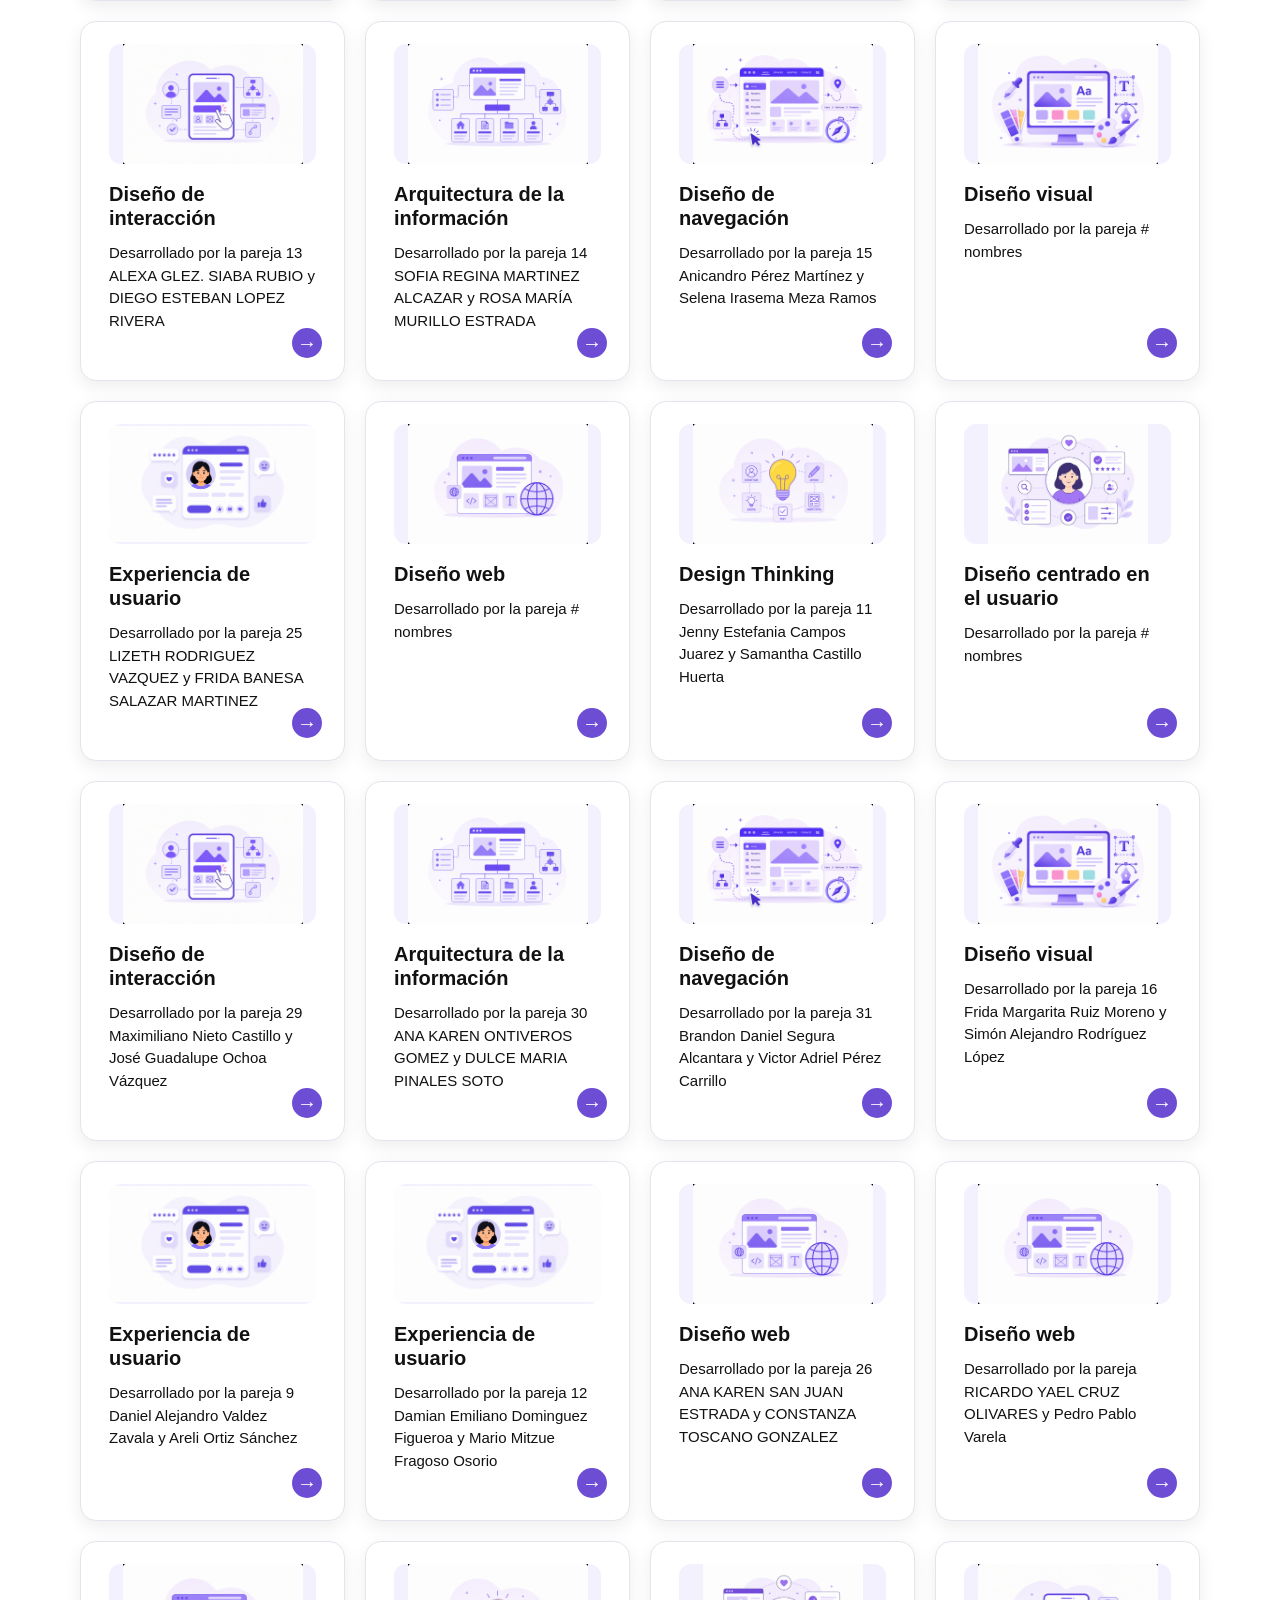
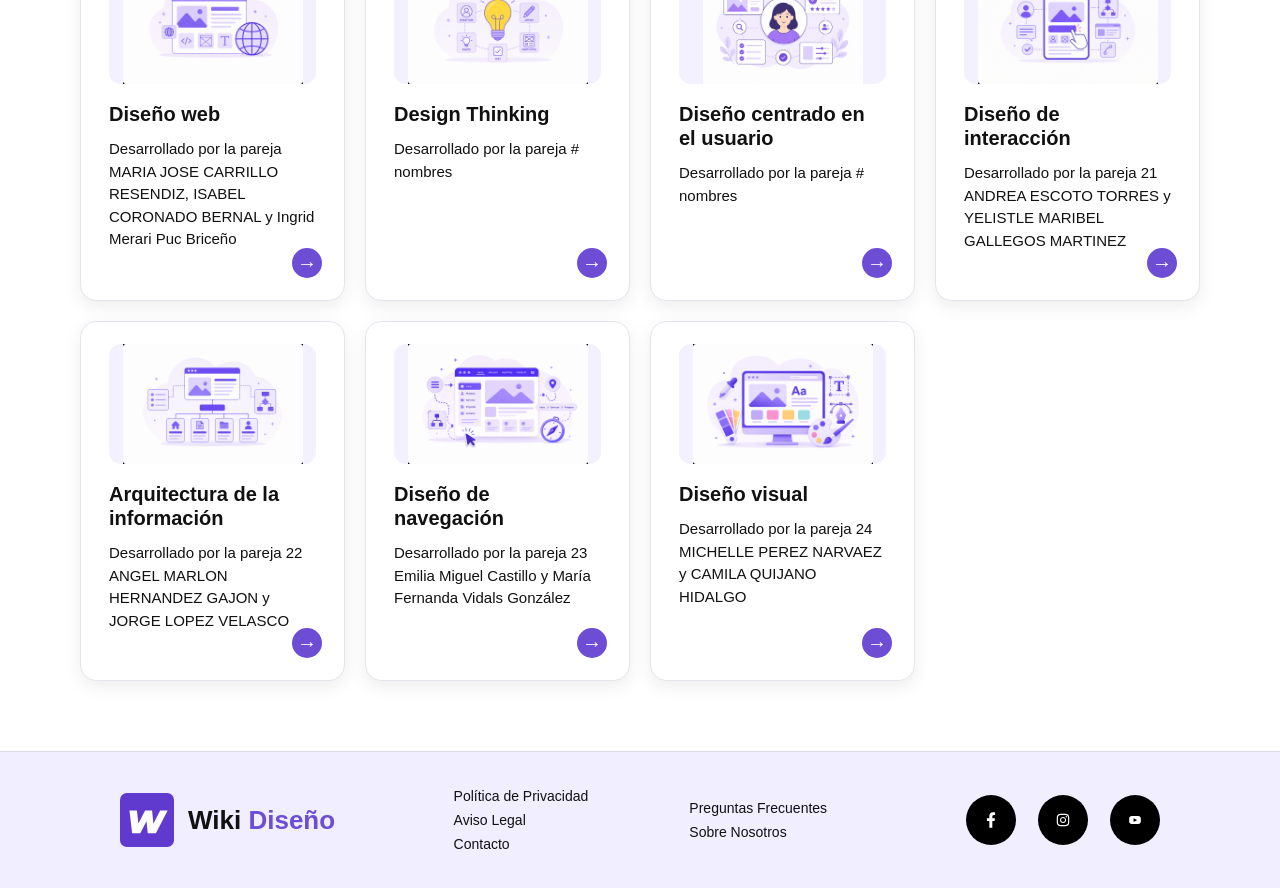
==== commit 6f07ee5a: "Add 'Experiencia de usuario' section to index.html Added a new section for 'Experiencia de usuario' " ====
--- a/index.html
+++ b/index.html
@@ -374,6 +374,17 @@
 
         <h3>Experiencia de usuario</h3>
         <p>Desarrollado por la pareja 9 Daniel Alejandro Valdez Zavala y Areli Ortiz Sánchez</p>
+
+        <span class="flecha-tema" aria-hidden="true">→</span>
+      </a>
+
+      <a data-tema="experiencia-usuario" href="https://mitzue2001-dot.github.io/Experiencia-de-usuario/" class="tarjeta-tema">
+        <div class="imagen-tema">
+          <img src="img/01.png" alt="Experiencia de usuario">
+        </div>
+
+        <h3>Experiencia de usuario</h3>
+        <p>Desarrollado por la pareja 12 Damian Emiliano Dominguez Figueroa y Mario Mitzue Fragoso Osorio</p>
 
         <span class="flecha-tema" aria-hidden="true">→</span>
       </a>
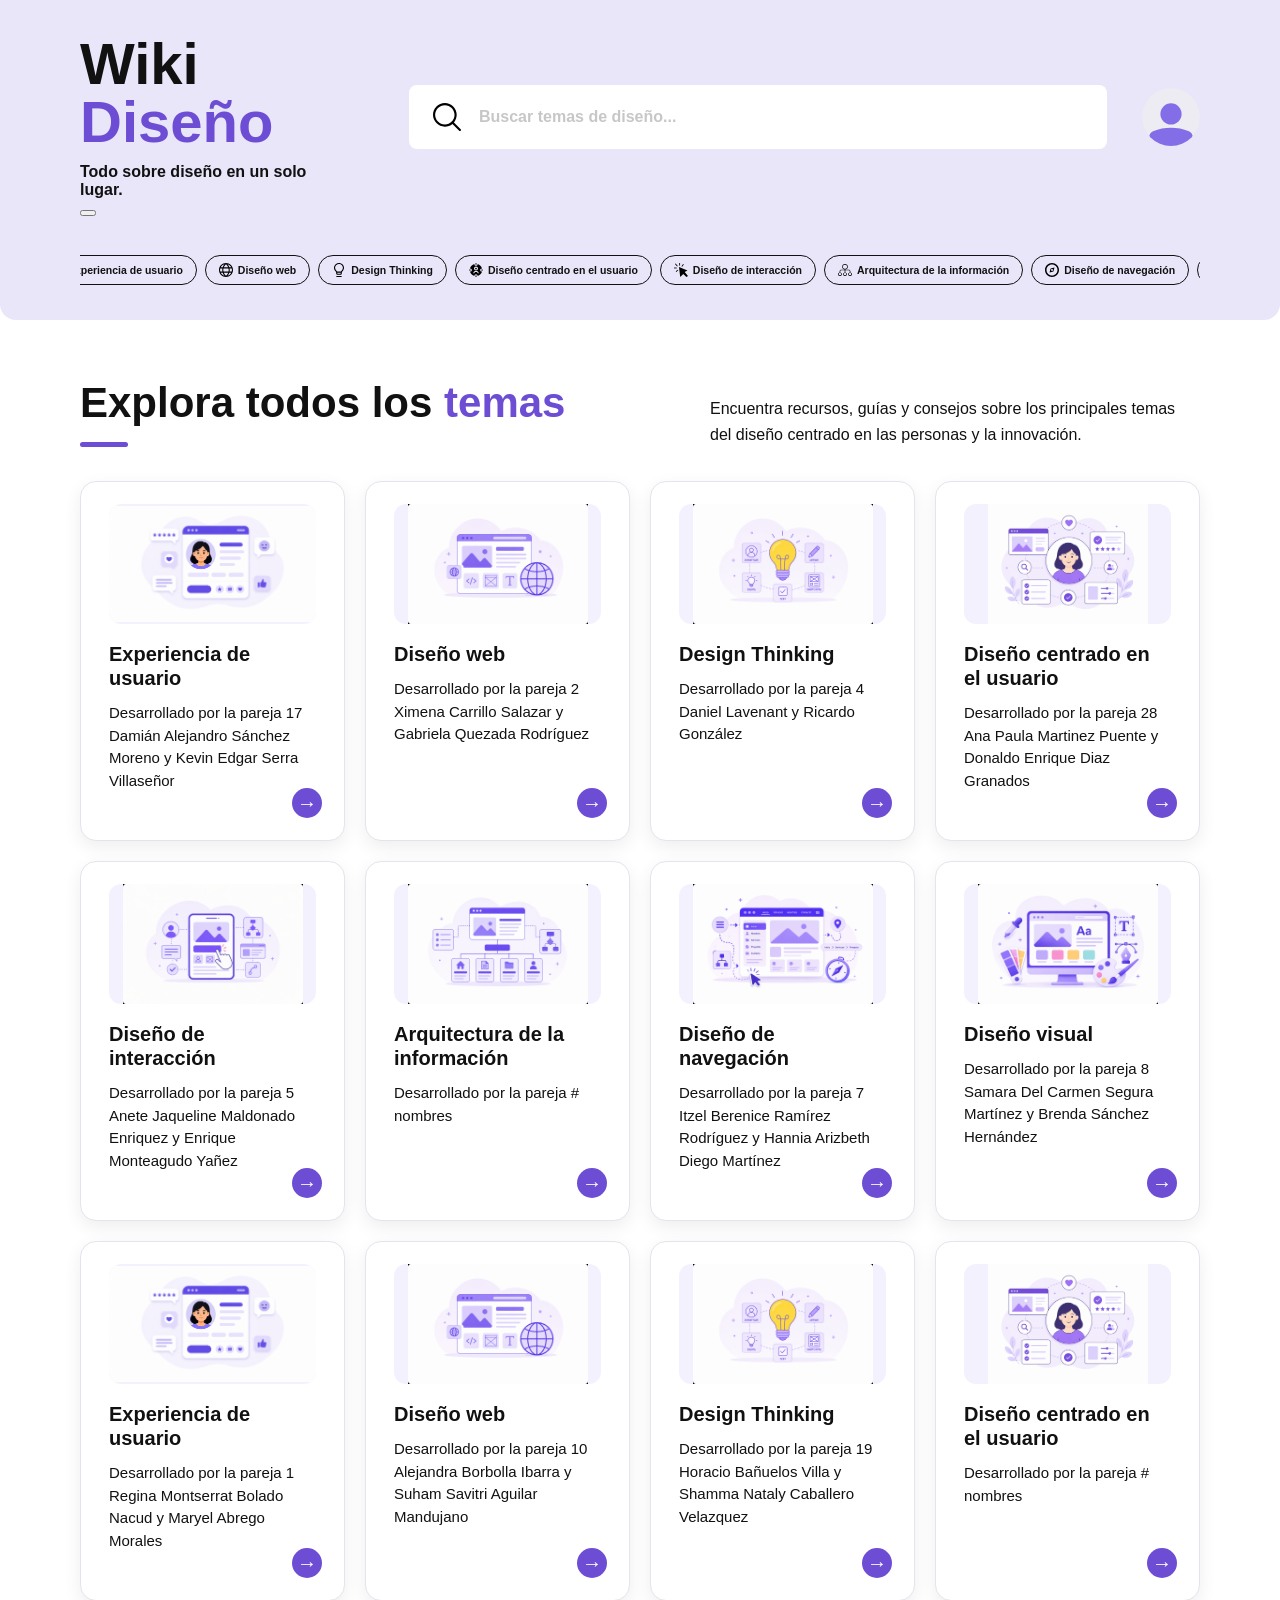
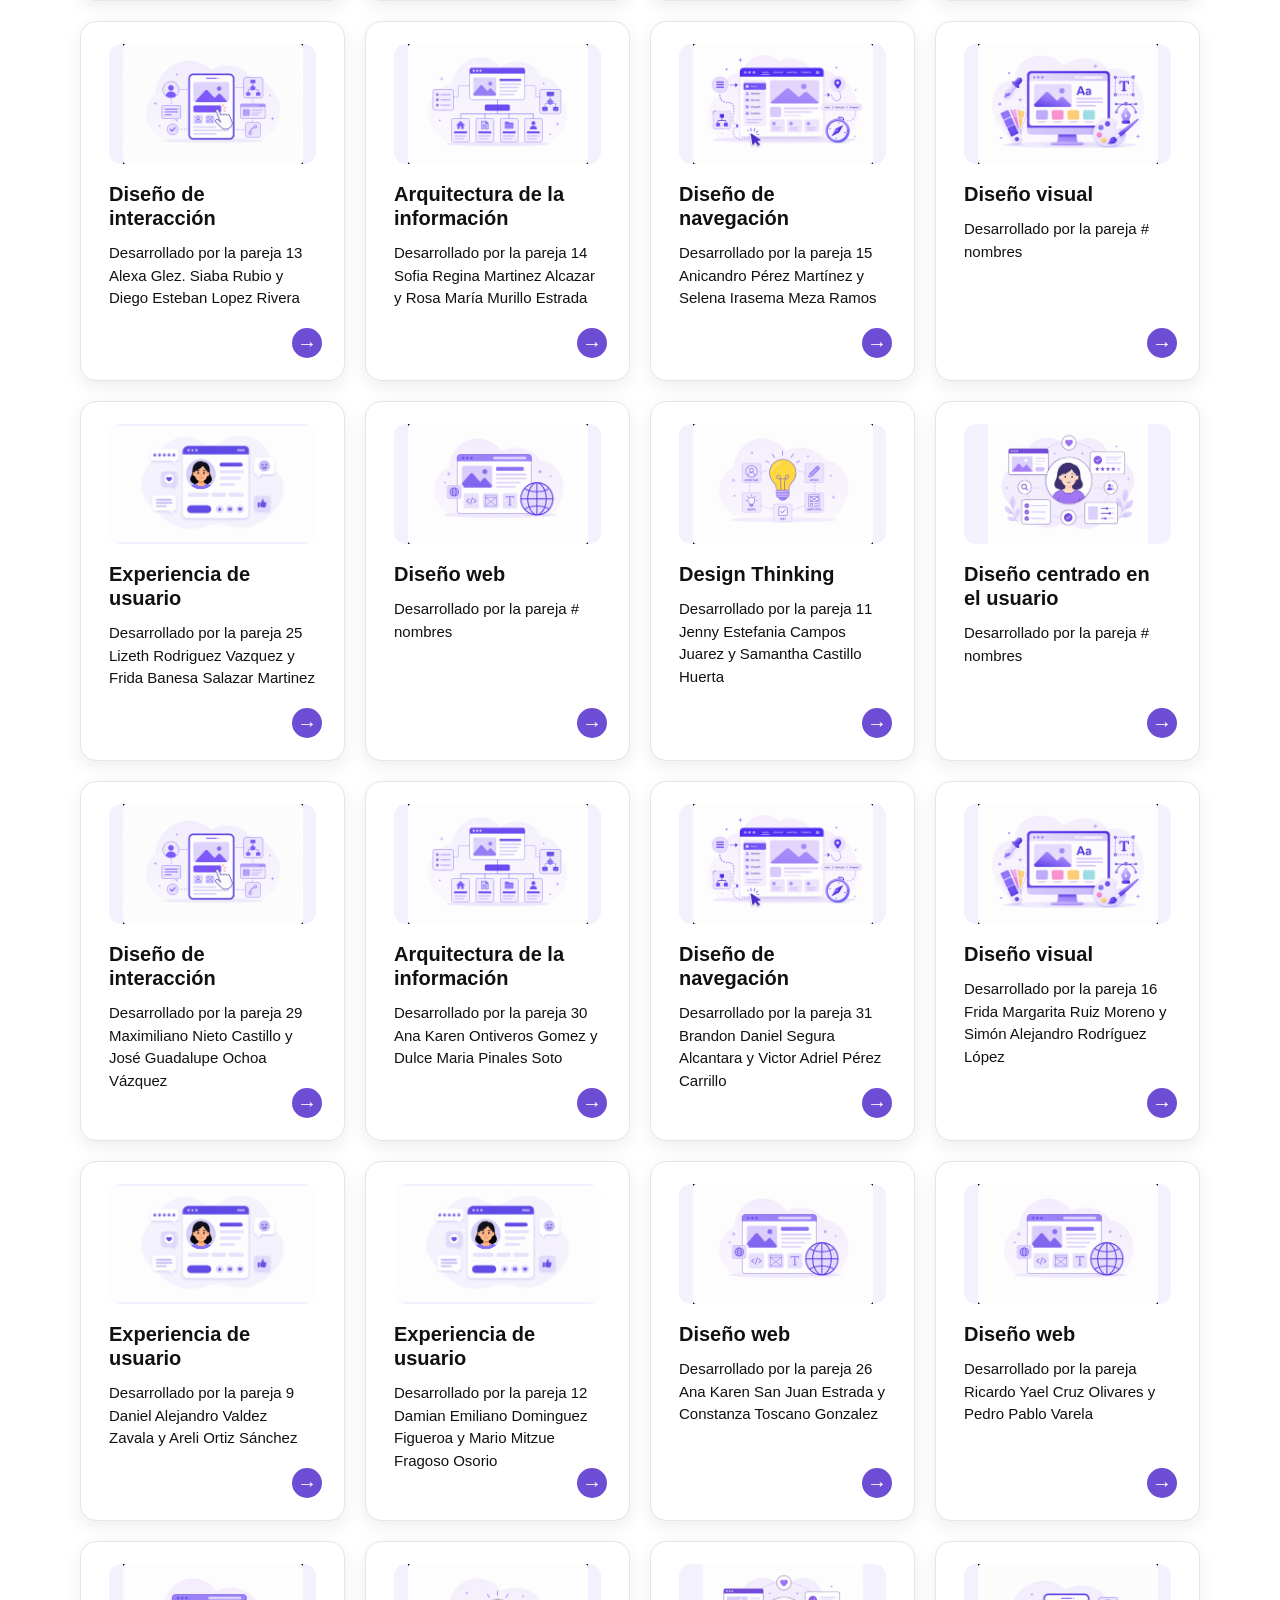
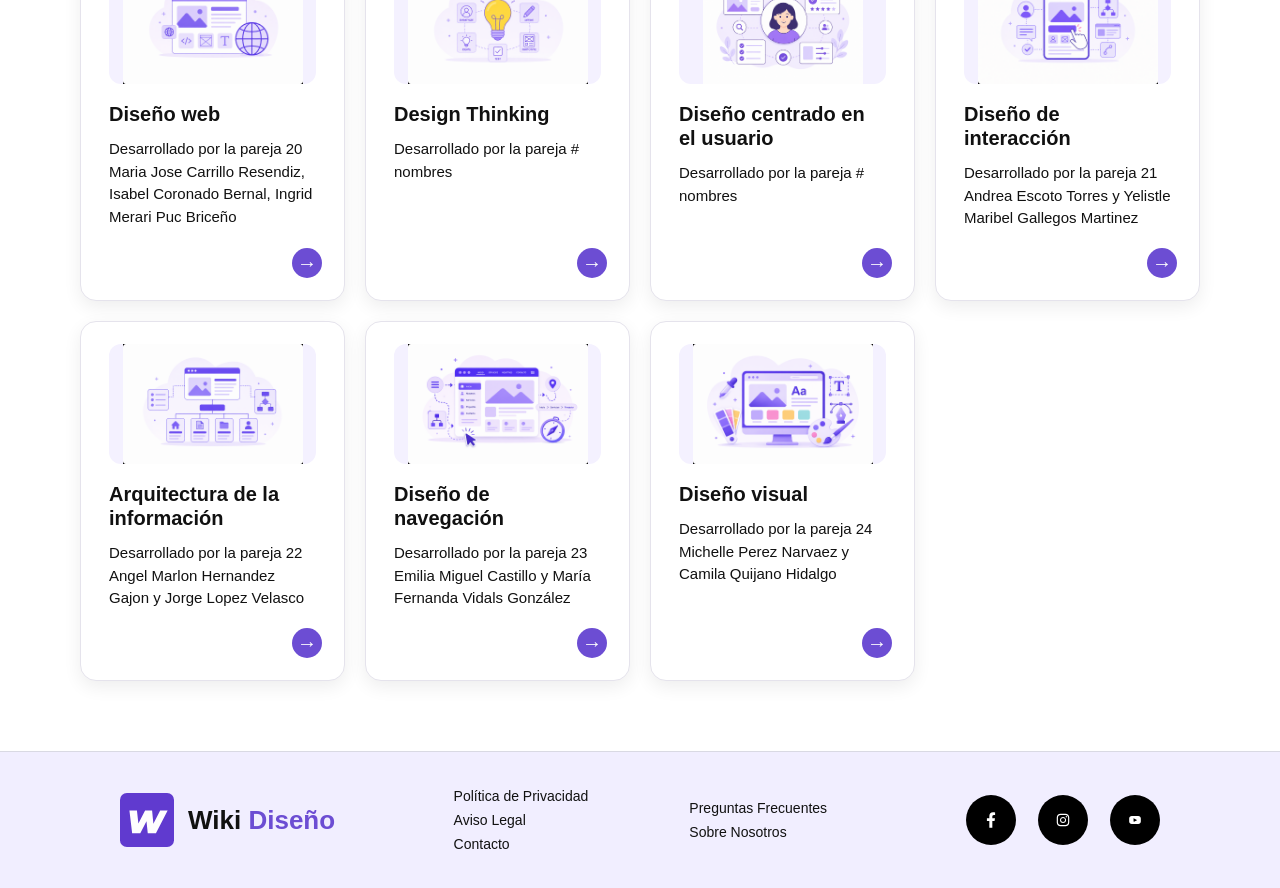
==== commit 53651025: "Correct capitalization and formatting in author names" ====
--- a/index.html
+++ b/index.html
@@ -139,7 +139,7 @@
         </div>
 
         <h3>Diseño centrado en el usuario</h3>
-        <p>Desarrollado por la pareja 28 DONALDO ENRIQUE DIAZ GRANADOS y ANA PAULA MARTINEZ PUENTE</p>
+        <p>Desarrollado por la pareja 28 Ana Paula Martinez Puente y Donaldo Enrique Diaz Granados</p>
 
         <span class="flecha-tema" aria-hidden="true">→</span>
       </a>
@@ -217,7 +217,7 @@
         </div>
 
         <h3>Design Thinking</h3>
-        <p>Desarrollado por la pareja 19 HORACIO BAÑUELOS VILLA y SHAMMA NATALY CABALLERO VELAZQUEZ</p>
+        <p>Desarrollado por la pareja 19 Horacio Bañuelos Villa y Shamma Nataly Caballero Velazquez</p>
 
         <span class="flecha-tema" aria-hidden="true">→</span>
       </a>
@@ -239,7 +239,7 @@
         </div>
 
         <h3>Diseño de interacción</h3>
-        <p>Desarrollado por la pareja 13 ALEXA GLEZ. SIABA RUBIO y DIEGO ESTEBAN LOPEZ RIVERA</p>
+        <p>Desarrollado por la pareja 13 Alexa Glez. Siaba Rubio y Diego Esteban Lopez Rivera</p>
 
         <span class="flecha-tema" aria-hidden="true">→</span>
       </a>
@@ -250,7 +250,7 @@
         </div>
 
         <h3>Arquitectura de la información</h3>
-        <p>Desarrollado por la pareja 14 SOFIA REGINA MARTINEZ ALCAZAR y ROSA MARÍA MURILLO ESTRADA</p>
+        <p>Desarrollado por la pareja 14 Sofia Regina Martinez Alcazar y Rosa María Murillo Estrada</p>
 
         <span class="flecha-tema" aria-hidden="true">→</span>
       </a>
@@ -284,7 +284,7 @@
         </div>
 
         <h3>Experiencia de usuario</h3>
-        <p>Desarrollado por la pareja 25 LIZETH RODRIGUEZ VAZQUEZ y FRIDA BANESA SALAZAR MARTINEZ</p>
+        <p>Desarrollado por la pareja 25 Lizeth Rodriguez Vazquez y Frida Banesa Salazar Martinez</p>
 
         <span class="flecha-tema" aria-hidden="true">→</span>
       </a>
@@ -339,7 +339,7 @@
         </div>
 
         <h3>Arquitectura de la información</h3>
-        <p>Desarrollado por la pareja 30 ANA KAREN ONTIVEROS GOMEZ y DULCE MARIA PINALES SOTO</p>
+        <p>Desarrollado por la pareja 30 Ana Karen Ontiveros Gomez y Dulce Maria Pinales Soto</p>
 
         <span class="flecha-tema" aria-hidden="true">→</span>
       </a>
@@ -395,7 +395,7 @@
         </div>
 
         <h3>Diseño web</h3>
-        <p>Desarrollado por la pareja 26 ANA KAREN SAN JUAN ESTRADA y CONSTANZA TOSCANO GONZALEZ</p>
+        <p>Desarrollado por la pareja 26 Ana Karen San Juan Estrada y Constanza Toscano Gonzalez</p>
 
         <span class="flecha-tema" aria-hidden="true">→</span>
       </a>
@@ -406,7 +406,7 @@
         </div>
 
         <h3>Diseño web</h3>
-        <p>Desarrollado por la pareja RICARDO YAEL CRUZ OLIVARES y Pedro Pablo Varela</p>
+        <p>Desarrollado por la pareja Ricardo Yael Cruz Olivares y Pedro Pablo Varela</p>
 
         <span class="flecha-tema" aria-hidden="true">→</span>
       </a>
@@ -417,7 +417,7 @@
         </div>
 
         <h3>Diseño web</h3>
-        <p>Desarrollado por la pareja MARIA JOSE CARRILLO RESENDIZ, ISABEL CORONADO BERNAL y Ingrid Merari Puc Briceño </p>
+        <p>Desarrollado por la pareja 20 Maria Jose Carrillo Resendiz, Isabel Coronado Bernal, Ingrid Merari Puc Briceño</p>
 
         <span class="flecha-tema" aria-hidden="true">→</span>
       </a>
@@ -450,7 +450,7 @@
         </div>
 
         <h3>Diseño de interacción</h3>
-        <p>Desarrollado por la pareja 21 ANDREA ESCOTO TORRES y YELISTLE MARIBEL GALLEGOS MARTINEZ</p>
+        <p>Desarrollado por la pareja 21 Andrea Escoto Torres y Yelistle Maribel Gallegos Martinez</p>
 
         <span class="flecha-tema" aria-hidden="true">→</span>
       </a>
@@ -461,7 +461,7 @@
         </div>
 
         <h3>Arquitectura de la información</h3>
-        <p>Desarrollado por la pareja 22 ANGEL MARLON HERNANDEZ GAJON y JORGE LOPEZ VELASCO</p>
+        <p>Desarrollado por la pareja 22 Angel Marlon Hernandez Gajon y Jorge Lopez Velasco</p>
 
         <span class="flecha-tema" aria-hidden="true">→</span>
       </a>
@@ -483,7 +483,7 @@
         </div>
 
         <h3>Diseño visual</h3>
-        <p>Desarrollado por la pareja 24 MICHELLE PEREZ NARVAEZ y CAMILA QUIJANO HIDALGO</p>
+        <p>Desarrollado por la pareja 24 Michelle Perez Narvaez y Camila Quijano Hidalgo</p>
 
         <span class="flecha-tema" aria-hidden="true">→</span>
       </a>
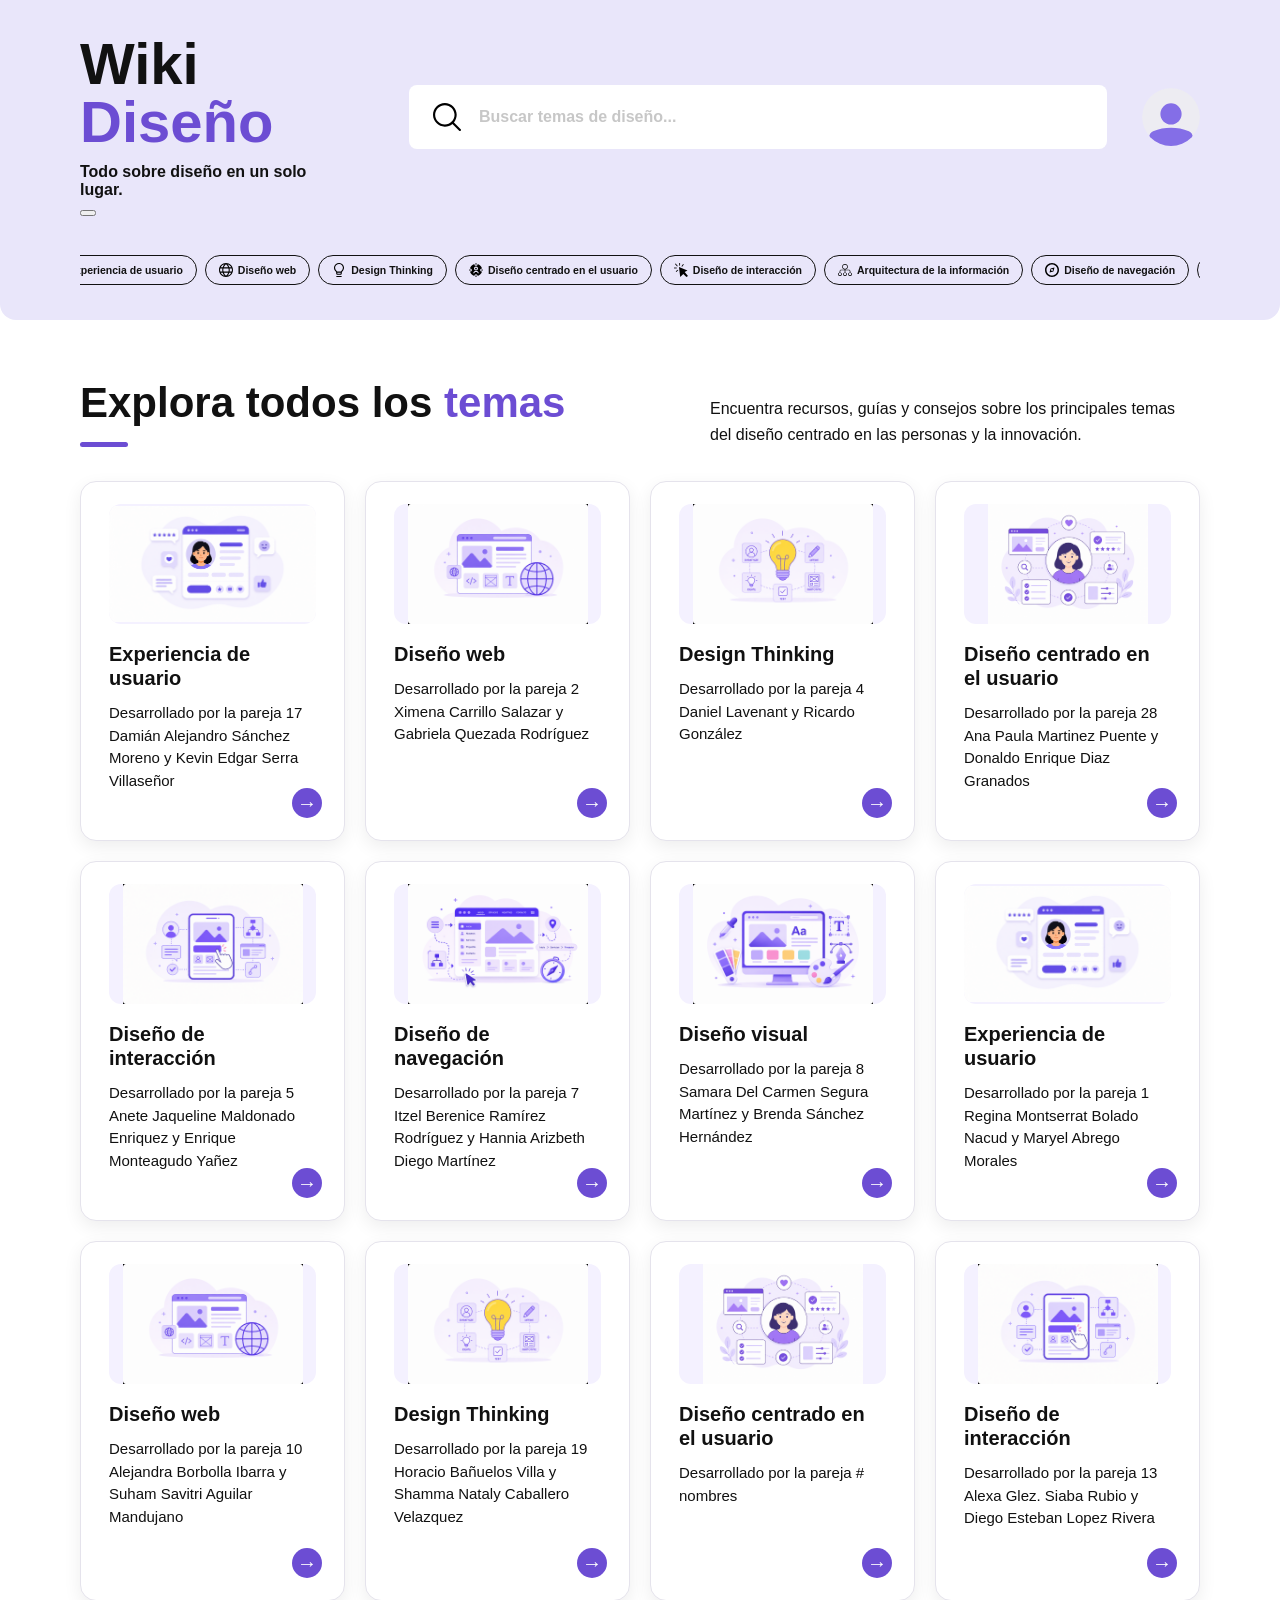
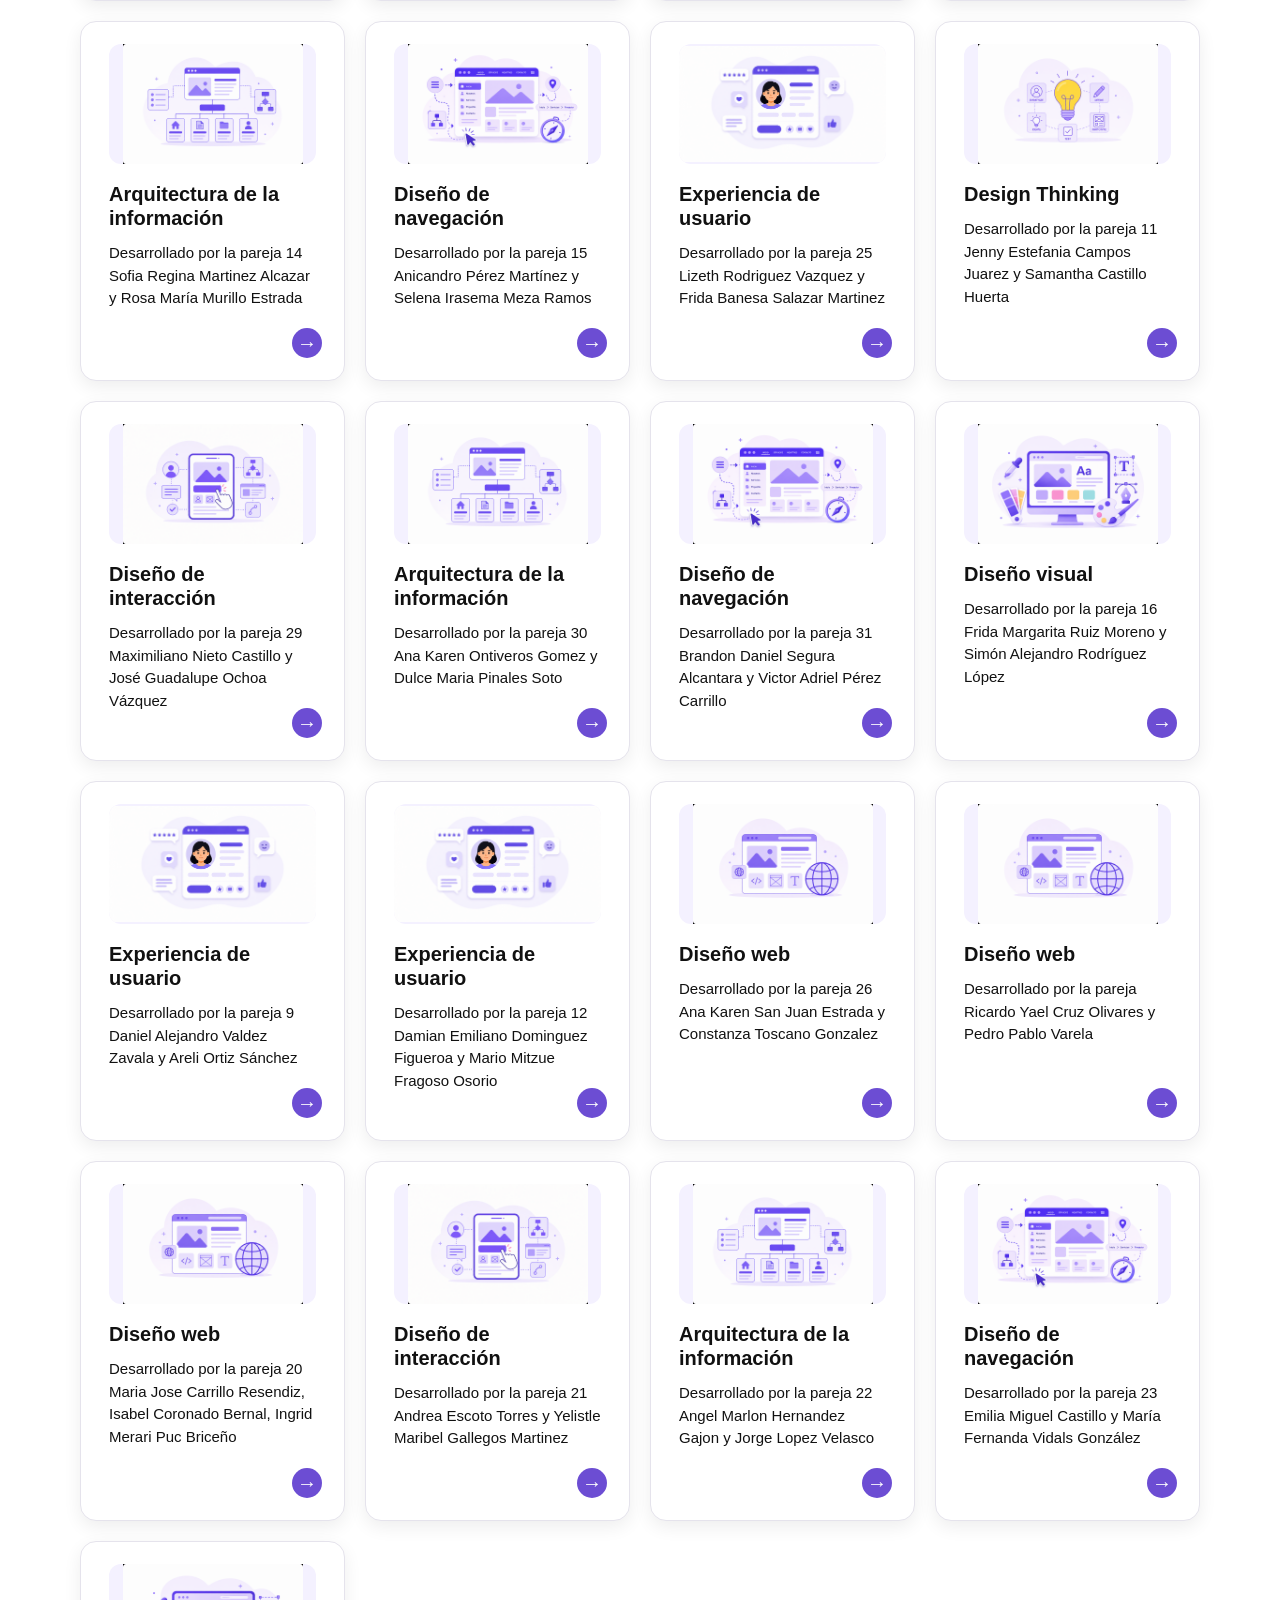
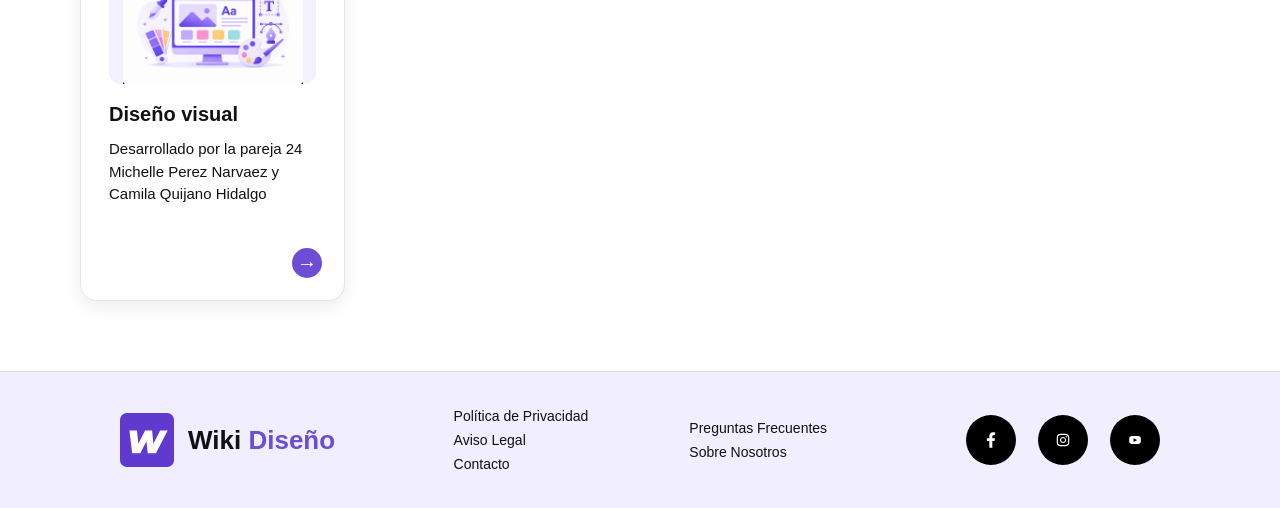
==== commit dde09607: "Remove multiple theme sections from index.html Removed several theme sections including 'Arquitectur" ====
--- a/index.html
+++ b/index.html
@@ -155,16 +155,6 @@
         <span class="flecha-tema" aria-hidden="true">→</span>
       </a>
 
-      <a data-tema="arquitectura-informacion" href="#" class="tarjeta-tema">
-        <div class="imagen-tema">
-          <img src="img/06.png" alt="Arquitectura de la información">
-        </div>
-
-        <h3>Arquitectura de la información</h3>
-        <p>Desarrollado por la pareja # nombres</p>
-
-        <span class="flecha-tema" aria-hidden="true">→</span>
-      </a>
 
       <a data-tema="diseno-navegacion" href="https://ariz1002dm-jpg.github.io/web-design/" class="tarjeta-tema">
         <div class="imagen-tema">
@@ -262,17 +252,6 @@
 
         <h3>Diseño de navegación</h3>
         <p>Desarrollado por la pareja 15 Anicandro Pérez Martínez y Selena Irasema Meza Ramos</p>
-
-        <span class="flecha-tema" aria-hidden="true">→</span>
-      </a>
-
-      <a data-tema="diseno-visual" href="#" class="tarjeta-tema">
-        <div class="imagen-tema">
-          <img src="img/08.png" alt="Diseño visual">
-        </div>
-
-        <h3>Diseño visual</h3>
-        <p>Desarrollado por la pareja # nombres</p>
 
         <span class="flecha-tema" aria-hidden="true">→</span>
       </a>
@@ -289,17 +268,6 @@
         <span class="flecha-tema" aria-hidden="true">→</span>
       </a>
 
-      <a data-tema="diseno-web" href="#" class="tarjeta-tema">
-        <div class="imagen-tema">
-          <img src="img/02.png" alt="Diseño web">
-        </div>
-
-        <h3>Diseño web</h3>
-        <p>Desarrollado por la pareja # nombres</p>
-
-        <span class="flecha-tema" aria-hidden="true">→</span>
-      </a>
-
       <a data-tema="design-thinking" href="https://samhuerta-create.github.io/web-design/" class="tarjeta-tema">
         <div class="imagen-tema">
           <img src="img/03.png" alt="Design Thinking">
@@ -307,17 +275,6 @@
 
         <h3>Design Thinking</h3>
         <p>Desarrollado por la pareja 11 Jenny Estefania Campos Juarez y Samantha Castillo Huerta</p>
-
-        <span class="flecha-tema" aria-hidden="true">→</span>
-      </a>
-
-      <a data-tema="diseno-centrado" href="#" class="tarjeta-tema">
-        <div class="imagen-tema">
-          <img src="img/04.png" alt="Diseño centrado en el usuario">
-        </div>
-
-        <h3>Diseño centrado en el usuario</h3>
-        <p>Desarrollado por la pareja # nombres</p>
 
         <span class="flecha-tema" aria-hidden="true">→</span>
       </a>
@@ -418,28 +375,6 @@
 
         <h3>Diseño web</h3>
         <p>Desarrollado por la pareja 20 Maria Jose Carrillo Resendiz, Isabel Coronado Bernal, Ingrid Merari Puc Briceño</p>
-
-        <span class="flecha-tema" aria-hidden="true">→</span>
-      </a>
-      
-      <a data-tema="design-thinking" href="#" class="tarjeta-tema">
-        <div class="imagen-tema">
-          <img src="img/03.png" alt="Design Thinking">
-        </div>
-
-        <h3>Design Thinking</h3>
-        <p>Desarrollado por la pareja # nombres</p>
-
-        <span class="flecha-tema" aria-hidden="true">→</span>
-      </a>
-
-      <a data-tema="diseno-centrado" href="#" class="tarjeta-tema">
-        <div class="imagen-tema">
-          <img src="img/04.png" alt="Diseño centrado en el usuario">
-        </div>
-
-        <h3>Diseño centrado en el usuario</h3>
-        <p>Desarrollado por la pareja # nombres</p>
 
         <span class="flecha-tema" aria-hidden="true">→</span>
       </a>
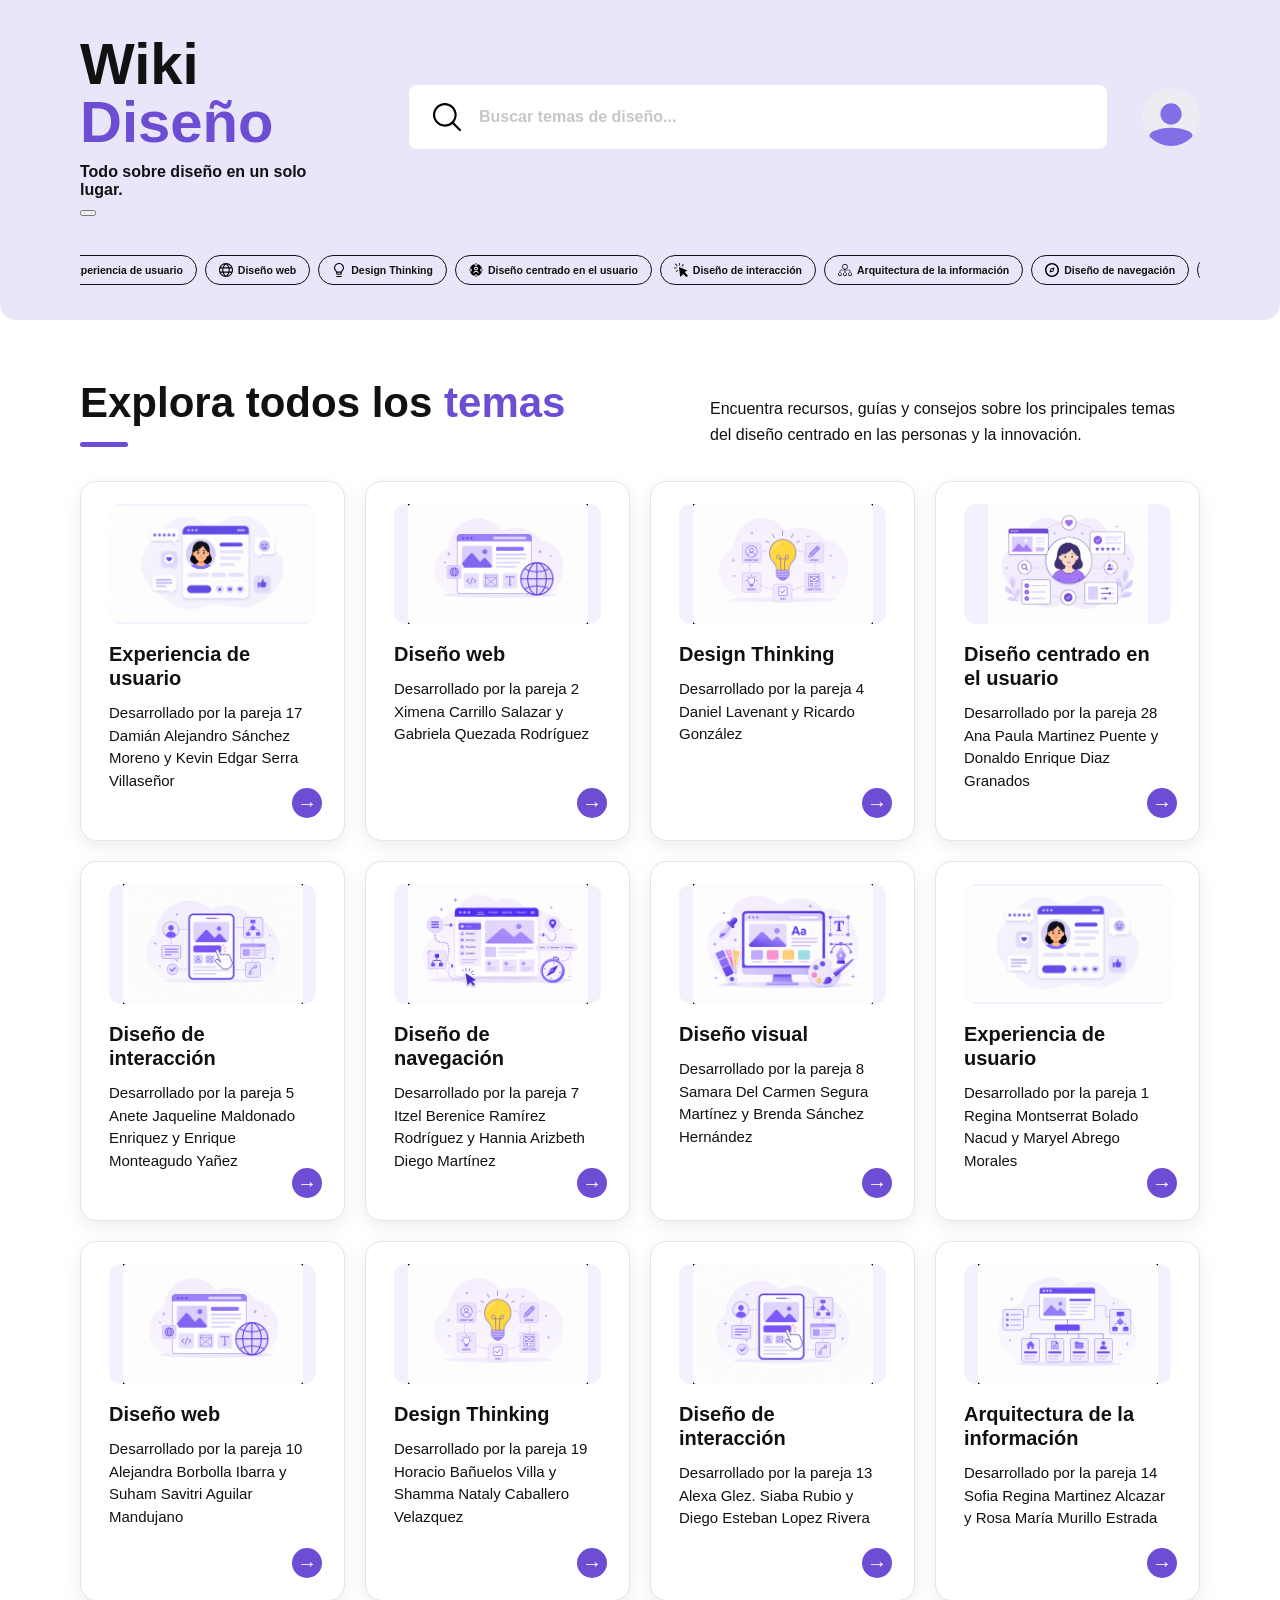
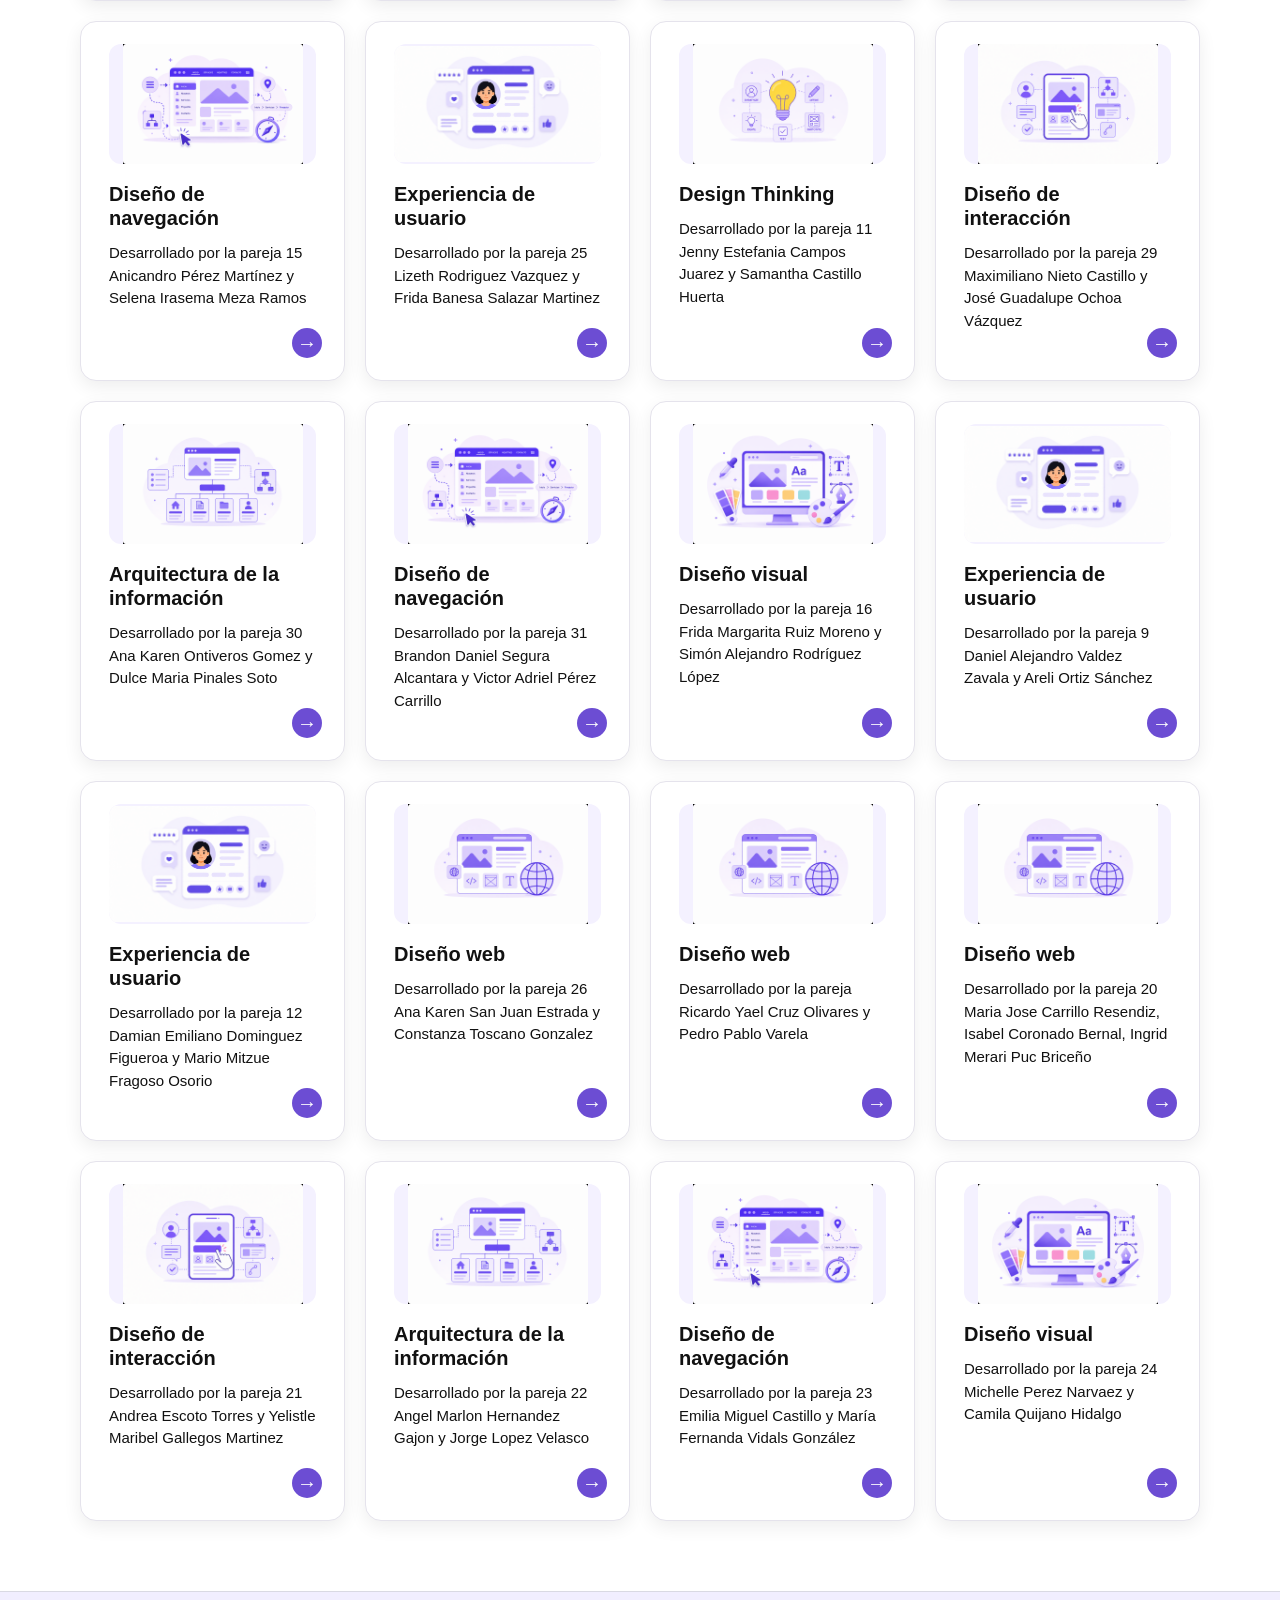
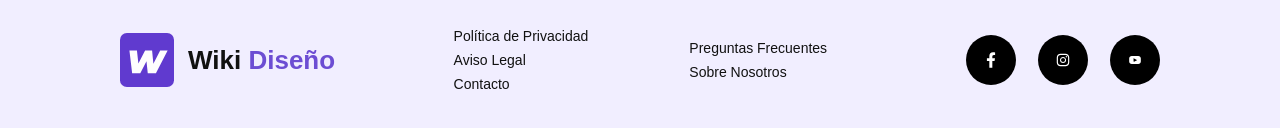
==== commit 4926e1d4: "Remove 'Diseño centrado en el usuario' section Removed the 'Diseño centrado en el usuario' section f" ====
--- a/index.html
+++ b/index.html
@@ -208,17 +208,6 @@
 
         <h3>Design Thinking</h3>
         <p>Desarrollado por la pareja 19 Horacio Bañuelos Villa y Shamma Nataly Caballero Velazquez</p>
-
-        <span class="flecha-tema" aria-hidden="true">→</span>
-      </a>
-
-      <a data-tema="diseno-centrado" href="#" class="tarjeta-tema">
-        <div class="imagen-tema">
-          <img src="img/04.png" alt="Diseño centrado en el usuario">
-        </div>
-
-        <h3>Diseño centrado en el usuario</h3>
-        <p>Desarrollado por la pareja # nombres</p>
 
         <span class="flecha-tema" aria-hidden="true">→</span>
       </a>
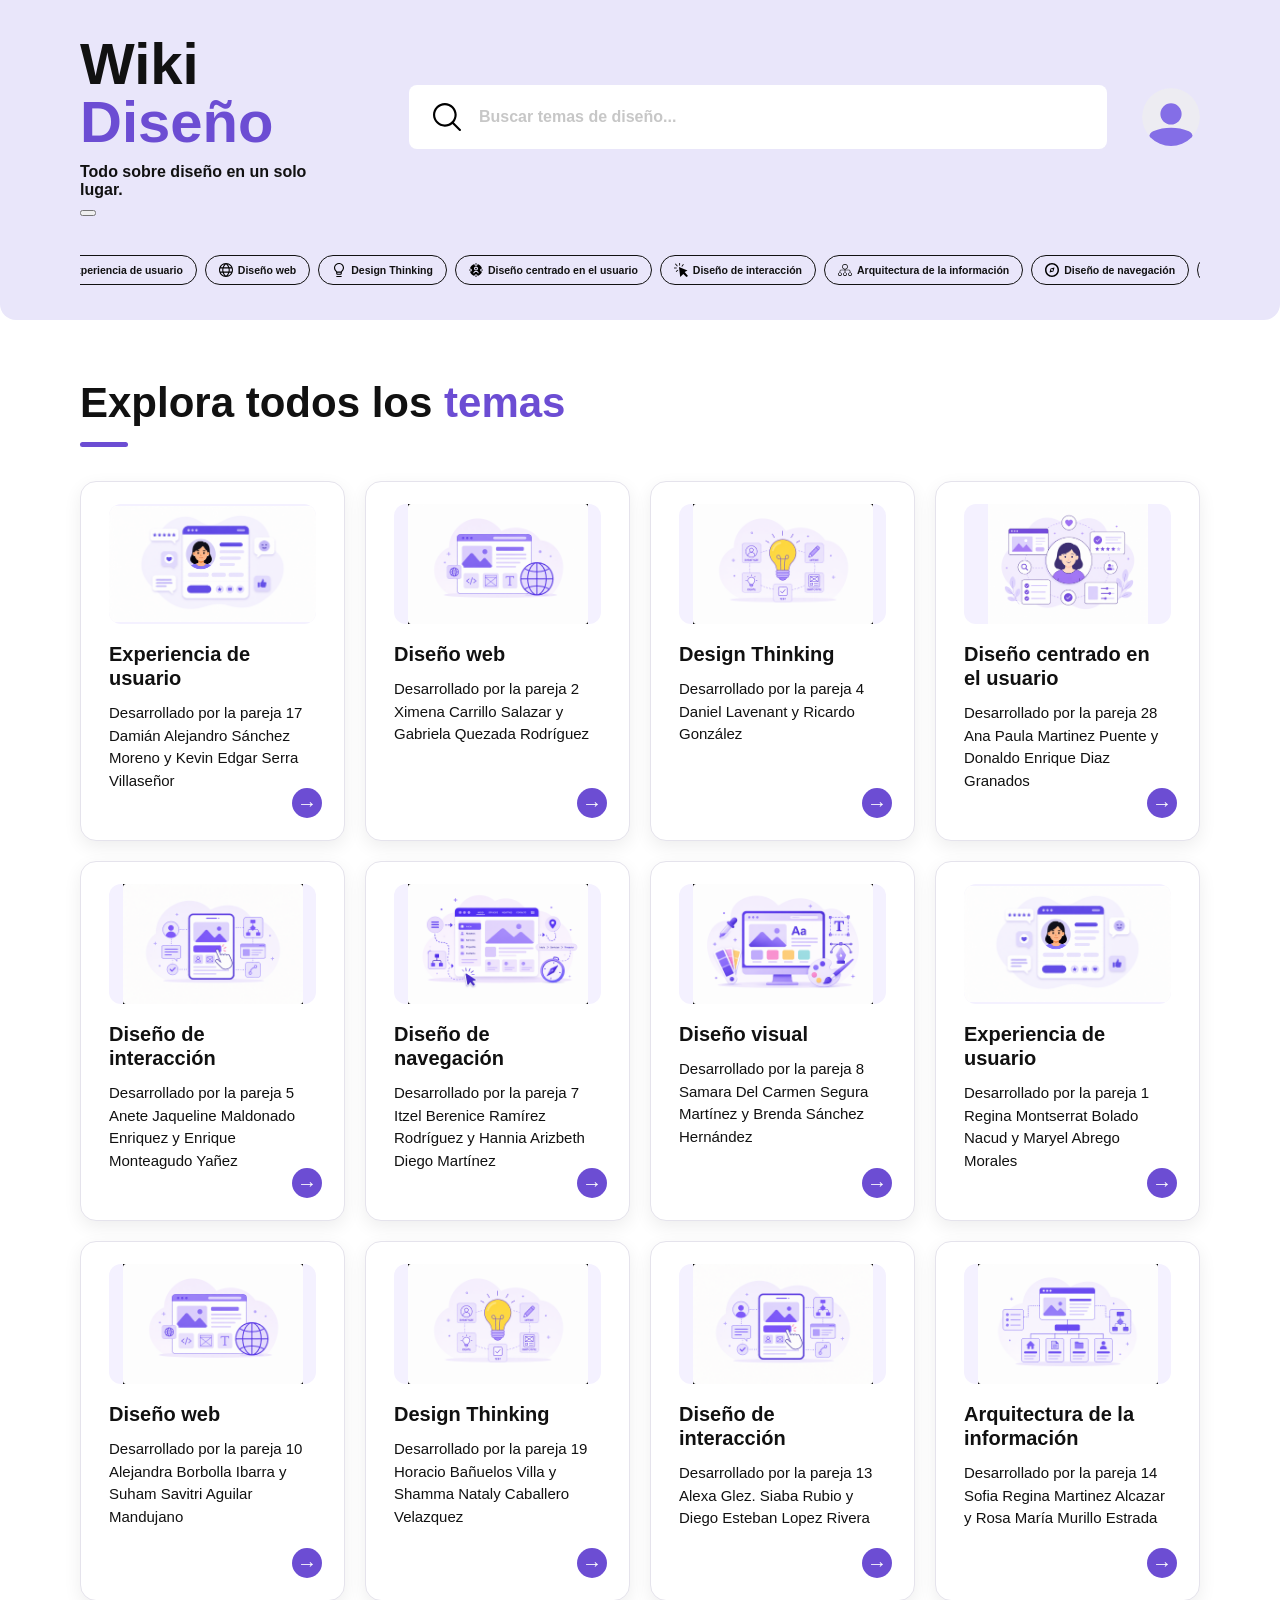
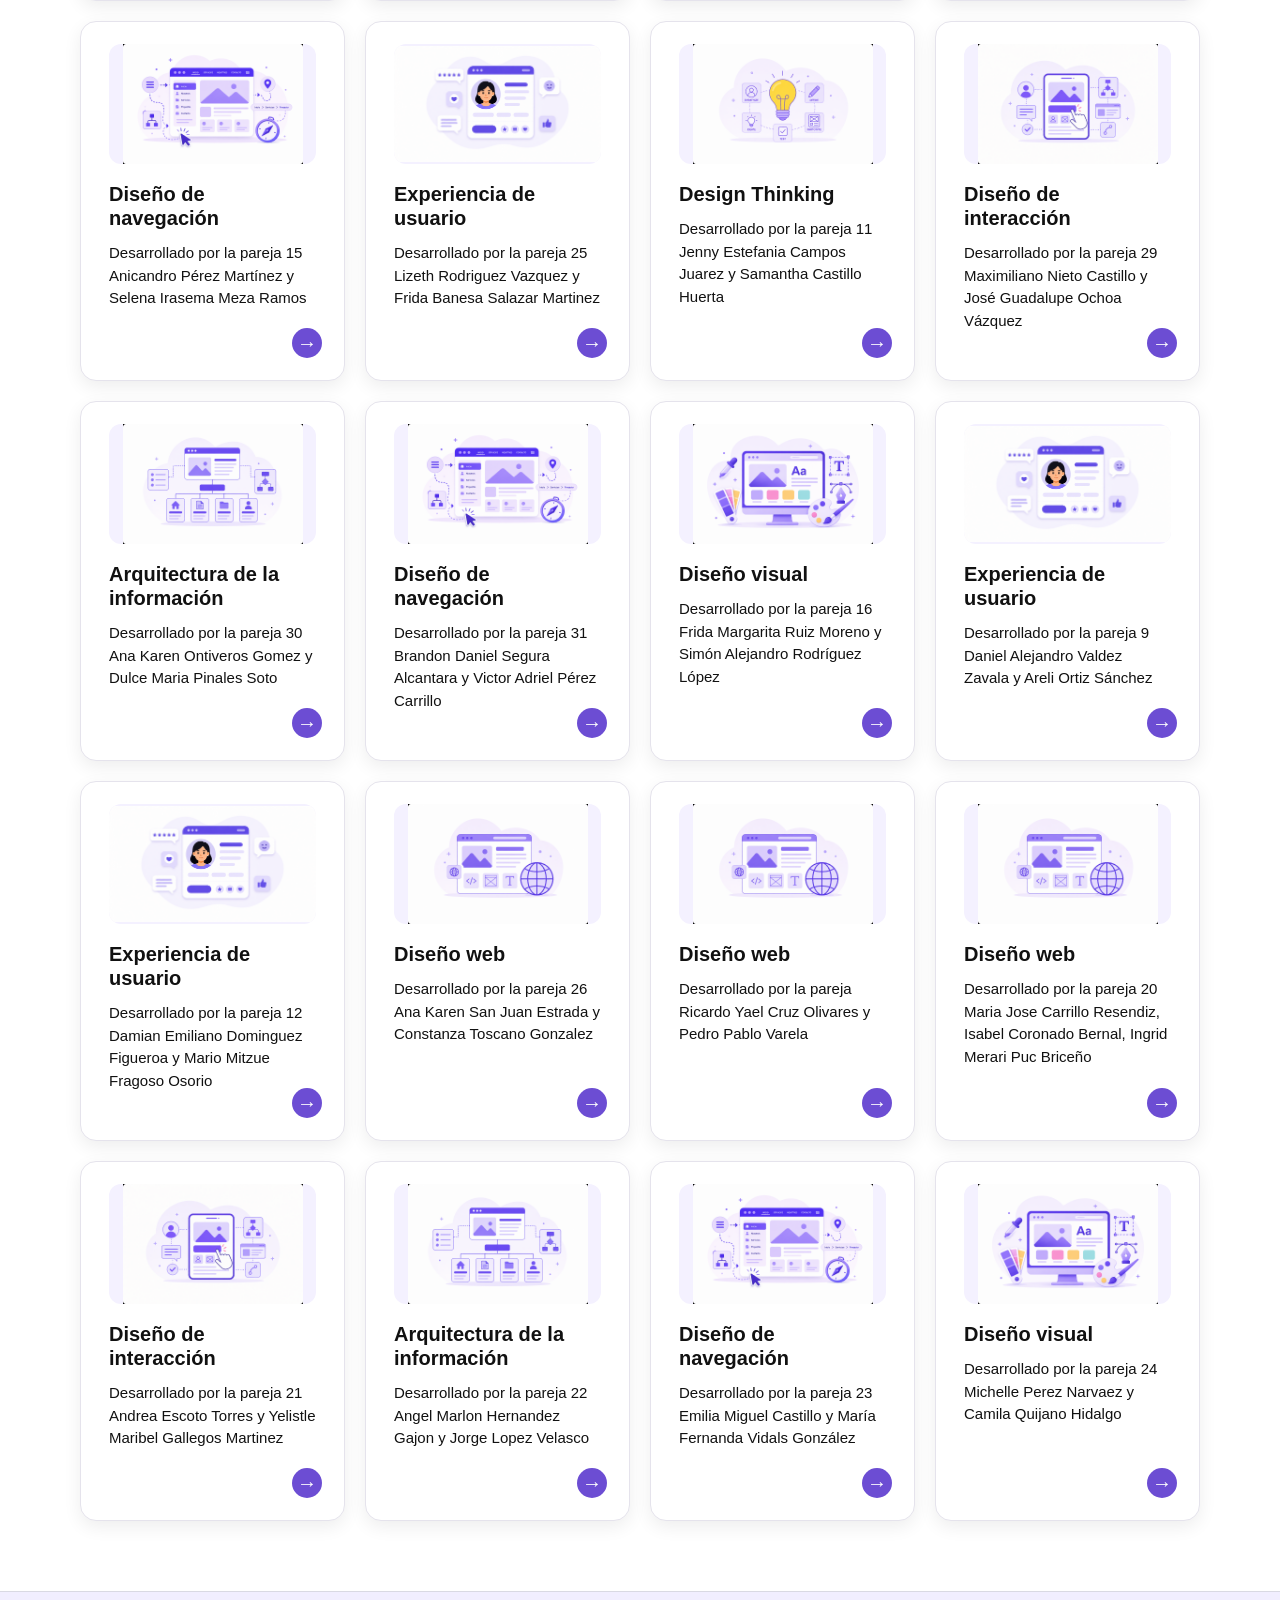
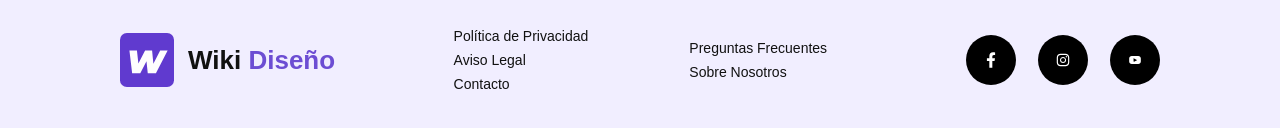
==== commit 3d5d7e8f: "Remove introductory paragraph from index.html Removed introductory paragraph about resources and des" ====
--- a/index.html
+++ b/index.html
@@ -91,11 +91,6 @@
         <h2>Explora todos los <span>temas</span></h2>
         <div class="linea-titulo"></div>
       </div>
-
-      <p>
-        Encuentra recursos, guías y consejos sobre los principales temas del
-        diseño centrado en las personas y la innovación.
-      </p>
     </section>
 
     <section class="grid-temas">
